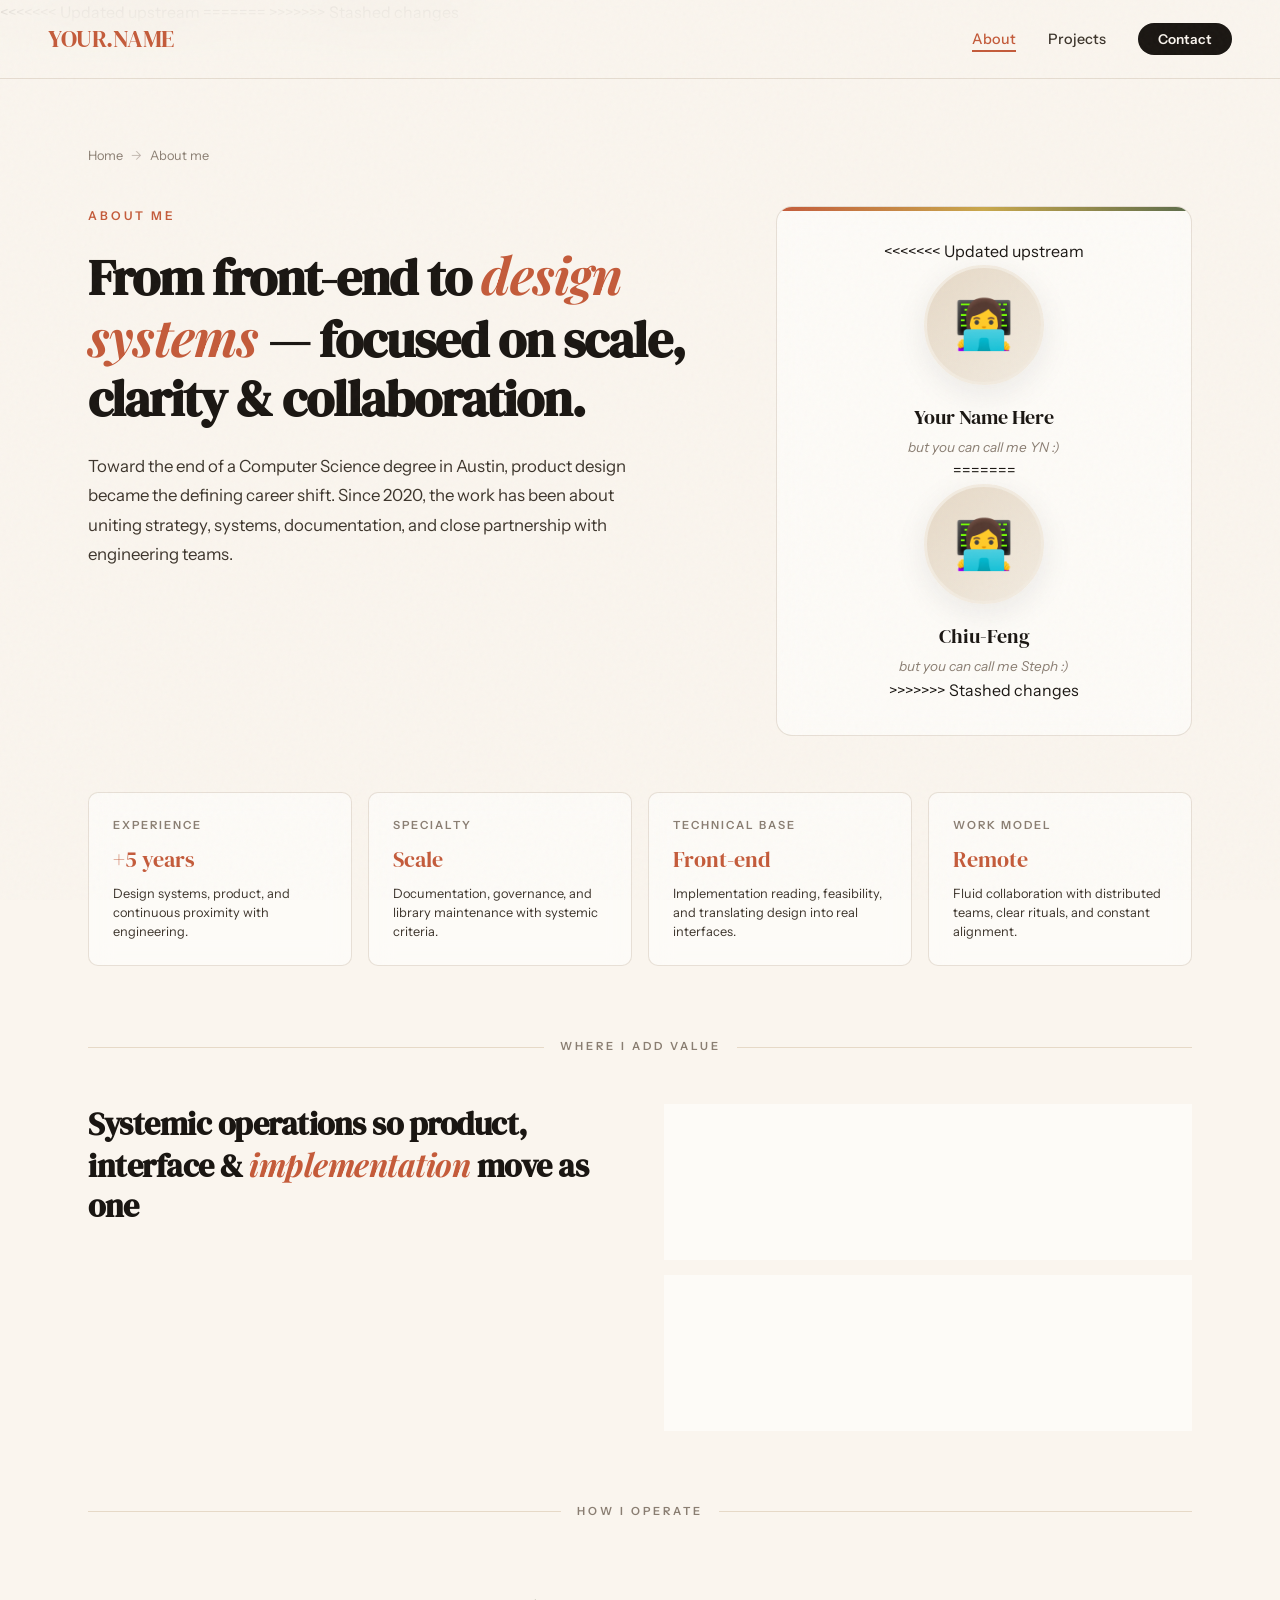
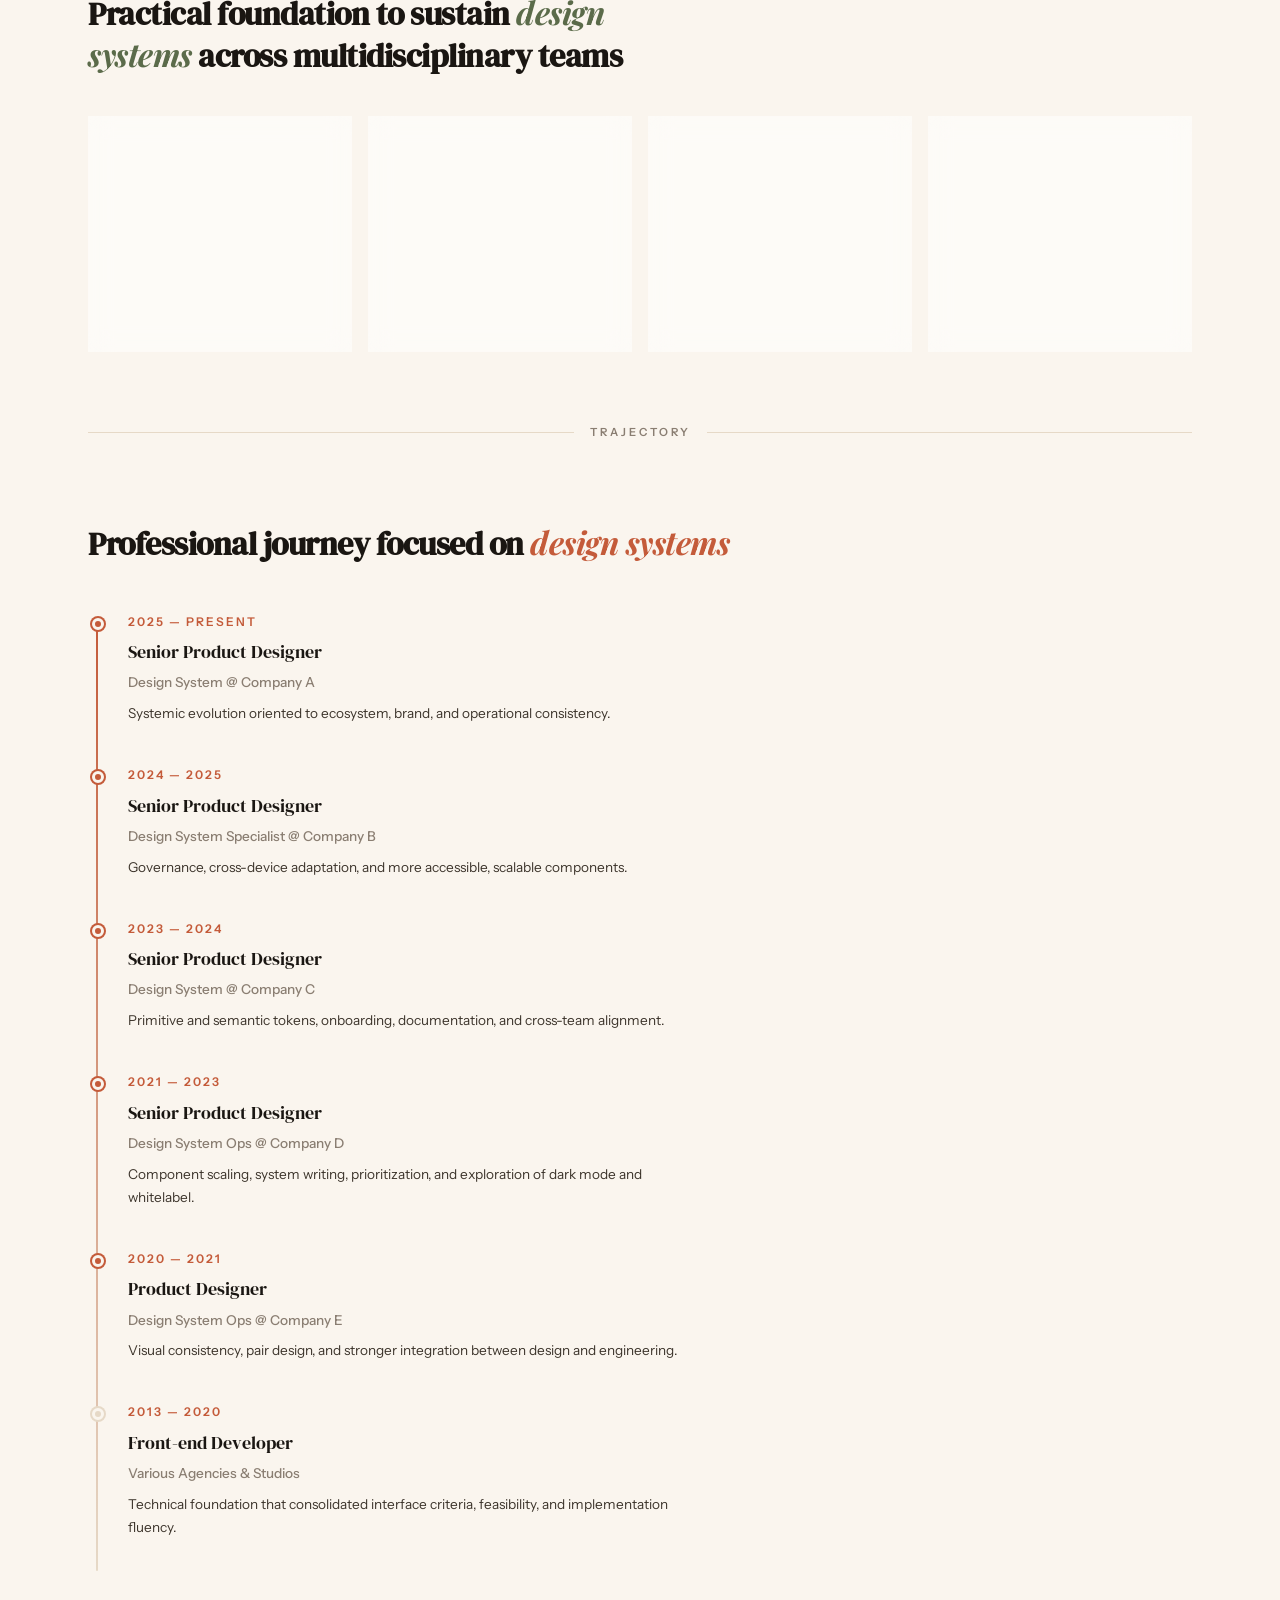
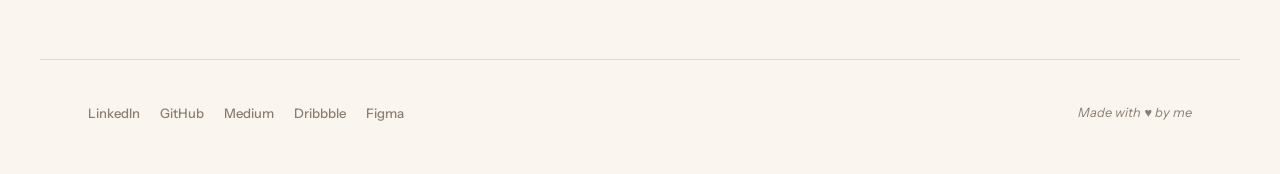
==== index.html @ a11fddb6 "Updated to use Chiu-Feng" ====
<!DOCTYPE html>
<html lang="en">
<head>
<<<<<<< Updated upstream
<meta charset="UTF-8">
<meta name="viewport" content="width=device-width, initial-scale=1.0">
<title>About | Portfolio</title>
<link href="https://fonts.googleapis.com/css2?family=DM+Serif+Display:ital@0;1&family=Instrument+Sans:wght@400;500;600;700&family=Playfair+Display:ital,wght@0,400;0,700;1,400&display=swap" rel="stylesheet">
<style>
  :root {
    --cream: #FAF5EE;
    --warm-white: #F2EBE0;
    --sand: #E6D9C7;
    --terracotta: #C45B3A;
    --terracotta-light: #D97B5D;
    --ink: #1A1612;
    --ink-soft: #3D352C;
    --warm-gray: #8A7E72;
    --olive: #5B6B4A;
    --olive-light: #7A8E66;
    --accent-gold: #C9A84C;
    --card-bg: rgba(255,255,255,0.55);
    --card-border: rgba(198,183,164,0.4);
    --radius: 16px;
    --radius-sm: 10px;
  }

  * { margin: 0; padding: 0; box-sizing: border-box; }

  body {
    font-family: 'Instrument Sans', sans-serif;
    background: var(--cream);
    color: var(--ink);
    overflow-x: hidden;
    line-height: 1.6;
  }

  /* --- NOISE OVERLAY --- */
  body::before {
    content: '';
    position: fixed;
    inset: 0;
    opacity: 0.03;
    background-image: url("data:image/svg+xml,%3Csvg viewBox='0 0 256 256' xmlns='http://www.w3.org/2000/svg'%3E%3Cfilter id='noise'%3E%3CfeTurbulence type='fractalNoise' baseFrequency='0.9' numOctaves='4' stitchTiles='stitch'/%3E%3C/filter%3E%3Crect width='100%25' height='100%25' filter='url(%23noise)'/%3E%3C/svg%3E");
    pointer-events: none;
    z-index: 9999;
  }

  /* --- NAV --- */
  nav {
    position: fixed;
    top: 0; left: 0; right: 0;
    z-index: 100;
    padding: 20px 48px;
    display: flex;
    align-items: center;
    justify-content: space-between;
    backdrop-filter: blur(20px);
    background: rgba(250,245,238,0.85);
    border-bottom: 1px solid var(--card-border);
    transition: all 0.3s ease;
  }

  .logo {
    font-family: 'DM Serif Display', serif;
    font-size: 1.5rem;
    color: var(--terracotta);
    text-decoration: none;
    letter-spacing: -0.5px;
  }

  .nav-links {
    display: flex;
    gap: 32px;
    list-style: none;
    align-items: center;
  }

  .nav-links a {
    text-decoration: none;
    color: var(--ink-soft);
    font-size: 0.9rem;
    font-weight: 500;
    position: relative;
    transition: color 0.3s;
  }

  .nav-links a::after {
    content: '';
    position: absolute;
    bottom: -4px; left: 0;
    width: 0; height: 2px;
    background: var(--terracotta);
    transition: width 0.3s ease;
  }

  .nav-links a:hover { color: var(--terracotta); }
  .nav-links a:hover::after { width: 100%; }
  .nav-links a.active { color: var(--terracotta); }
  .nav-links a.active::after { width: 100%; }

  .nav-cta {
    background: var(--ink);
    color: var(--cream) !important;
    padding: 8px 20px;
    border-radius: 100px;
    font-size: 0.85rem !important;
    font-weight: 600 !important;
    transition: all 0.3s !important;
  }
  .nav-cta::after { display: none !important; }
  .nav-cta:hover { background: var(--terracotta) !important; color: var(--cream) !important; transform: translateY(-1px); }

  /* --- BREADCRUMB --- */
  .breadcrumb {
    padding: 120px 48px 0;
    max-width: 1200px;
    margin: 0 auto;
    font-size: 0.8rem;
    color: var(--warm-gray);
    display: flex;
    gap: 8px;
    align-items: center;
    animation: fadeUp 0.6s ease both;
  }
  .breadcrumb span { opacity: 0.5; }

  /* --- HERO --- */
  .hero {
    max-width: 1200px;
    margin: 0 auto;
    padding: 40px 48px 0;
    display: grid;
    grid-template-columns: 1.2fr 0.8fr;
    gap: 64px;
    align-items: start;
  }

  .hero-label {
    font-size: 0.75rem;
    text-transform: uppercase;
    letter-spacing: 3px;
    color: var(--terracotta);
    font-weight: 600;
    margin-bottom: 20px;
    animation: fadeUp 0.6s ease 0.1s both;
  }

  .hero h1 {
    font-family: 'DM Serif Display', serif;
    font-size: clamp(2.2rem, 4vw, 3.4rem);
    line-height: 1.15;
    color: var(--ink);
    letter-spacing: -1px;
    margin-bottom: 24px;
    animation: fadeUp 0.7s ease 0.2s both;
  }

  .hero h1 em {
    font-family: 'Playfair Display', serif;
    font-style: italic;
    color: var(--terracotta);
  }

  .hero-text {
    font-size: 1.05rem;
    color: var(--ink-soft);
    line-height: 1.75;
    max-width: 540px;
    animation: fadeUp 0.7s ease 0.3s both;
  }

  /* --- AVATAR CARD --- */
  .avatar-card {
    background: var(--card-bg);
    backdrop-filter: blur(12px);
    border: 1px solid var(--card-border);
    border-radius: var(--radius);
    padding: 32px;
    text-align: center;
    animation: fadeUp 0.8s ease 0.35s both;
    position: relative;
    overflow: hidden;
  }

  .avatar-card::before {
    content: '';
    position: absolute;
    top: 0; left: 0; right: 0;
    height: 4px;
    background: linear-gradient(90deg, var(--terracotta), var(--accent-gold), var(--olive));
  }

  .avatar-img {
    width: 120px;
    height: 120px;
    border-radius: 50%;
    background: linear-gradient(135deg, var(--sand), var(--warm-white));
    margin: 0 auto 16px;
    display: flex;
    align-items: center;
    justify-content: center;
    font-size: 3rem;
    border: 3px solid var(--warm-white);
    box-shadow: 0 8px 32px rgba(26,22,18,0.08);
  }

  .avatar-name {
    font-family: 'DM Serif Display', serif;
    font-size: 1.25rem;
    margin-bottom: 4px;
  }

  .avatar-sub {
    font-size: 0.85rem;
    color: var(--warm-gray);
    font-style: italic;
  }

  /* --- STAT PILLS --- */
  .stats {
    max-width: 1200px;
    margin: 56px auto 0;
    padding: 0 48px;
    display: grid;
    grid-template-columns: repeat(4, 1fr);
    gap: 16px;
  }

  .stat {
    background: var(--card-bg);
    backdrop-filter: blur(12px);
    border: 1px solid var(--card-border);
    border-radius: var(--radius-sm);
    padding: 24px;
    transition: all 0.35s ease;
    animation: fadeUp 0.7s ease both;
  }

  .stat:nth-child(1) { animation-delay: 0.4s; }
  .stat:nth-child(2) { animation-delay: 0.5s; }
  .stat:nth-child(3) { animation-delay: 0.6s; }
  .stat:nth-child(4) { animation-delay: 0.7s; }

  .stat:hover {
    transform: translateY(-4px);
    box-shadow: 0 12px 40px rgba(26,22,18,0.08);
    border-color: var(--terracotta-light);
  }

  .stat-label {
    font-size: 0.7rem;
    text-transform: uppercase;
    letter-spacing: 2px;
    color: var(--warm-gray);
    font-weight: 600;
    margin-bottom: 8px;
  }

  .stat-value {
    font-family: 'DM Serif Display', serif;
    font-size: 1.35rem;
    color: var(--terracotta);
    margin-bottom: 6px;
  }

  .stat-desc {
    font-size: 0.8rem;
    color: var(--ink-soft);
    line-height: 1.5;
  }

  /* --- SECTION DIVIDER --- */
  .section-divider {
    max-width: 1200px;
    margin: 72px auto 0;
    padding: 0 48px;
    display: flex;
    align-items: center;
    gap: 16px;
    animation: fadeUp 0.6s ease both;
  }

  .section-divider::before,
  .section-divider::after {
    content: '';
    flex: 1;
    height: 1px;
    background: var(--sand);
  }

  .section-divider span {
    font-size: 0.7rem;
    text-transform: uppercase;
    letter-spacing: 3px;
    color: var(--warm-gray);
    font-weight: 600;
    white-space: nowrap;
  }

  /* --- VALUE SECTION --- */
  .value-section {
    max-width: 1200px;
    margin: 48px auto 0;
    padding: 0 48px;
    display: grid;
    grid-template-columns: 1fr 1fr;
    gap: 48px;
    animation: fadeUp 0.7s ease both;
  }

  .value-section h2 {
    font-family: 'DM Serif Display', serif;
    font-size: clamp(1.6rem, 2.5vw, 2.2rem);
    line-height: 1.25;
    letter-spacing: -0.5px;
  }

  .value-section h2 em {
    font-family: 'Playfair Display', serif;
    font-style: italic;
    color: var(--terracotta);
  }

  .value-card {
    background: var(--card-bg);
    backdrop-filter: blur(12px);
    border: 1px solid var(--card-border);
    border-radius: var(--radius);
    padding: 32px;
  }

  .value-card h3 {
    font-family: 'DM Serif Display', serif;
    font-size: 1.1rem;
    margin-bottom: 12px;
    color: var(--ink);
  }

  .value-card p {
    font-size: 0.9rem;
    color: var(--ink-soft);
    line-height: 1.7;
  }

  .value-pair {
    display: flex;
    flex-direction: column;
    gap: 16px;
  }

  /* --- HOW I WORK --- */
  .how-section {
    max-width: 1200px;
    margin: 72px auto 0;
    padding: 0 48px;
  }

  .how-section > h2 {
    font-family: 'DM Serif Display', serif;
    font-size: clamp(1.6rem, 2.5vw, 2.2rem);
    line-height: 1.25;
    letter-spacing: -0.5px;
    max-width: 600px;
    margin-bottom: 40px;
    animation: fadeUp 0.6s ease both;
  }

  .how-section > h2 em {
    font-family: 'Playfair Display', serif;
    font-style: italic;
    color: var(--olive);
  }

  .how-grid {
    display: grid;
    grid-template-columns: repeat(4, 1fr);
    gap: 16px;
  }

  .how-card {
    background: var(--card-bg);
    backdrop-filter: blur(12px);
    border: 1px solid var(--card-border);
    border-radius: var(--radius-sm);
    padding: 28px 24px;
    transition: all 0.35s ease;
    animation: fadeUp 0.7s ease both;
    position: relative;
    overflow: hidden;
  }

  .how-card:nth-child(1) { animation-delay: 0.1s; }
  .how-card:nth-child(2) { animation-delay: 0.2s; }
  .how-card:nth-child(3) { animation-delay: 0.3s; }
  .how-card:nth-child(4) { animation-delay: 0.4s; }

  .how-card:hover {
    transform: translateY(-4px);
    box-shadow: 0 12px 40px rgba(26,22,18,0.08);
  }

  .how-card-icon {
    width: 40px;
    height: 40px;
    border-radius: 10px;
    display: flex;
    align-items: center;
    justify-content: center;
    margin-bottom: 16px;
    font-size: 1.2rem;
  }

  .how-card:nth-child(1) .how-card-icon { background: rgba(196,91,58,0.12); }
  .how-card:nth-child(2) .how-card-icon { background: rgba(201,168,76,0.15); }
  .how-card:nth-child(3) .how-card-icon { background: rgba(91,107,74,0.15); }
  .how-card:nth-child(4) .how-card-icon { background: rgba(138,126,114,0.15); }

  .how-card h3 {
    font-family: 'DM Serif Display', serif;
    font-size: 1.05rem;
    margin-bottom: 8px;
  }

  .how-card p {
    font-size: 0.82rem;
    color: var(--ink-soft);
    line-height: 1.65;
  }

  /* --- TIMELINE --- */
  .timeline-section {
    max-width: 1200px;
    margin: 80px auto 0;
    padding: 0 48px;
  }

  .timeline-section > h2 {
    font-family: 'DM Serif Display', serif;
    font-size: clamp(1.6rem, 2.5vw, 2.2rem);
    line-height: 1.25;
    letter-spacing: -0.5px;
    margin-bottom: 48px;
    animation: fadeUp 0.6s ease both;
  }

  .timeline-section > h2 em {
    font-family: 'Playfair Display', serif;
    font-style: italic;
    color: var(--terracotta);
  }

  .timeline {
    position: relative;
    padding-left: 40px;
  }

  .timeline::before {
    content: '';
    position: absolute;
    left: 8px; top: 8px; bottom: 8px;
    width: 2px;
    background: linear-gradient(to bottom, var(--terracotta), var(--sand));
    border-radius: 2px;
  }

  .timeline-item {
    position: relative;
    padding-bottom: 40px;
    animation: fadeUp 0.6s ease both;
  }

  .timeline-item:nth-child(1) { animation-delay: 0.1s; }
  .timeline-item:nth-child(2) { animation-delay: 0.2s; }
  .timeline-item:nth-child(3) { animation-delay: 0.3s; }
  .timeline-item:nth-child(4) { animation-delay: 0.4s; }
  .timeline-item:nth-child(5) { animation-delay: 0.5s; }
  .timeline-item:nth-child(6) { animation-delay: 0.6s; }

  .timeline-dot {
    position: absolute;
    left: -36px; top: 6px;
    width: 12px; height: 12px;
    border-radius: 50%;
    background: var(--terracotta);
    border: 3px solid var(--cream);
    box-shadow: 0 0 0 2px var(--terracotta);
  }

  .timeline-item:last-child .timeline-dot {
    background: var(--sand);
    box-shadow: 0 0 0 2px var(--sand);
  }

  .timeline-date {
    font-size: 0.75rem;
    font-weight: 600;
    text-transform: uppercase;
    letter-spacing: 2px;
    color: var(--terracotta);
    margin-bottom: 6px;
  }

  .timeline-role {
    font-family: 'DM Serif Display', serif;
    font-size: 1.15rem;
    margin-bottom: 6px;
  }

  .timeline-company {
    font-size: 0.85rem;
    color: var(--warm-gray);
    font-weight: 500;
    margin-bottom: 8px;
  }

  .timeline-desc {
    font-size: 0.85rem;
    color: var(--ink-soft);
    line-height: 1.7;
    max-width: 560px;
  }

  /* --- FOOTER --- */
  footer {
    max-width: 1200px;
    margin: 80px auto 0;
    padding: 40px 48px 48px;
    border-top: 1px solid var(--sand);
    display: flex;
    justify-content: space-between;
    align-items: center;
    animation: fadeUp 0.6s ease both;
  }

  .social-links {
    display: flex;
    gap: 20px;
    list-style: none;
  }

  .social-links a {
    text-decoration: none;
    font-size: 0.82rem;
    color: var(--warm-gray);
    font-weight: 500;
    transition: color 0.3s;
    position: relative;
  }

  .social-links a:hover { color: var(--terracotta); }

  .footer-note {
    font-size: 0.8rem;
    color: var(--warm-gray);
    font-style: italic;
  }

  /* --- ANIMATIONS --- */
  @keyframes fadeUp {
    from { opacity: 0; transform: translateY(24px); }
    to { opacity: 1; transform: translateY(0); }
  }

  /* --- RESPONSIVE --- */
  @media (max-width: 900px) {
    nav { padding: 16px 24px; }
    .breadcrumb, .hero, .stats, .value-section, .how-section, .timeline-section, footer { padding-left: 24px; padding-right: 24px; }
    .hero { grid-template-columns: 1fr; gap: 32px; }
    .stats { grid-template-columns: 1fr 1fr; }
    .how-grid { grid-template-columns: 1fr 1fr; }
    .value-section { grid-template-columns: 1fr; gap: 32px; }
    footer { flex-direction: column; gap: 16px; text-align: center; }
  }

  @media (max-width: 600px) {
    nav { padding: 14px 16px; }
    .nav-links { gap: 16px; }
    .nav-links a { font-size: 0.8rem; }
    .breadcrumb, .hero, .stats, .value-section, .how-section, .timeline-section, footer { padding-left: 16px; padding-right: 16px; }
    .stats { grid-template-columns: 1fr; }
    .how-grid { grid-template-columns: 1fr; }
    .hero h1 { font-size: 1.8rem; }
  }
</style>
=======
  <meta charset="UTF-8">
  <meta name="viewport" content="width=device-width, initial-scale=1.0">
  <title>About | Chiu-Feng</title>
  <link rel="stylesheet" href="css/style.css">
>>>>>>> Stashed changes
</head>
<body>

<!-- NAV -->
<nav>
  <a href="#" class="logo">YOUR.NAME</a>
  <ul class="nav-links">
    <li><a href="#" class="active">About</a></li>
    <li><a href="#">Projects</a></li>
    <li><a href="#" class="nav-cta">Contact</a></li>
  </ul>
</nav>

<!-- BREADCRUMB -->
<div class="breadcrumb">
  Home <span>→</span> About me
</div>

<!-- HERO -->
<section class="hero">
  <div>
    <div class="hero-label">About me</div>
    <h1>From front-end to <em>design systems</em> — focused on scale, clarity &amp; collaboration.</h1>
    <p class="hero-text">
      Toward the end of a Computer Science degree in Austin, product design became the defining career shift. Since 2020, the work has been about uniting strategy, systems, documentation, and close partnership with engineering teams.
    </p>
  </div>
  <div class="avatar-card">
<<<<<<< Updated upstream
    <div class="avatar-img">👩‍💻</div>
    <div class="avatar-name">Your Name Here</div>
    <div class="avatar-sub">but you can call me YN :)</div>
=======
    <div class="avatar-img">&#x1F469;&#x200D;&#x1F4BB;</div>
    <div class="avatar-name">Chiu-Feng</div>
    <div class="avatar-sub">but you can call me Steph :)</div>
>>>>>>> Stashed changes
  </div>
</section>

<!-- STATS -->
<div class="stats">
  <div class="stat">
    <div class="stat-label">Experience</div>
    <div class="stat-value">+5 years</div>
    <div class="stat-desc">Design systems, product, and continuous proximity with engineering.</div>
  </div>
  <div class="stat">
    <div class="stat-label">Specialty</div>
    <div class="stat-value">Scale</div>
    <div class="stat-desc">Documentation, governance, and library maintenance with systemic criteria.</div>
  </div>
  <div class="stat">
    <div class="stat-label">Technical base</div>
    <div class="stat-value">Front-end</div>
    <div class="stat-desc">Implementation reading, feasibility, and translating design into real interfaces.</div>
  </div>
  <div class="stat">
    <div class="stat-label">Work model</div>
    <div class="stat-value">Remote</div>
    <div class="stat-desc">Fluid collaboration with distributed teams, clear rituals, and constant alignment.</div>
  </div>
</div>

<!-- WHERE I ADD VALUE -->
<div class="section-divider"><span>Where I add value</span></div>

<section class="value-section">
  <div>
    <h2>Systemic operations so product, interface &amp; <em>implementation</em> move as one</h2>
  </div>
  <div class="value-pair">
    <div class="value-card">
      <h3>Where I generate most value</h3>
      <p>Documentation, tokens, library maintenance, governance, and translating design criteria into real implementation.</p>
    </div>
    <div class="value-card">
      <h3>How I work</h3>
      <p>With cross-team proximity, coherent technical advocacy, and just enough organization to scale without losing quality.</p>
    </div>
  </div>
</section>

<!-- HOW I OPERATE -->
<div class="section-divider"><span>How I operate</span></div>

<section class="how-section">
  <h2>Practical foundation to sustain <em>design systems</em> across multidisciplinary teams</h2>
  <div class="how-grid">
    <div class="how-card">
      <div class="how-card-icon">⚙️</div>
      <h3>Governance</h3>
      <p>Creating structure so the system keeps growing without becoming operational noise.</p>
    </div>
    <div class="how-card">
      <div class="how-card-icon">📝</div>
      <h3>Documentation</h3>
      <p>Providing context on usage, decisions, and maintenance — without turning the system into bureaucracy.</p>
    </div>
    <div class="how-card">
      <div class="how-card-icon">🎨</div>
      <h3>Tokens &amp; Libraries</h3>
      <p>Organizing visual and technical foundations to scale implementation with consistency.</p>
    </div>
    <div class="how-card">
      <div class="how-card-icon">🤝</div>
      <h3>Engineering Partnership</h3>
      <p>Connecting stakeholders, design, and development into the same conversation.</p>
    </div>
  </div>
</section>

<!-- TIMELINE -->
<div class="section-divider"><span>Trajectory</span></div>

<section class="timeline-section">
  <h2>Professional journey focused on <em>design systems</em></h2>
  <div class="timeline">
    <div class="timeline-item">
      <div class="timeline-dot"></div>
      <div class="timeline-date">2025 — Present</div>
      <div class="timeline-role">Senior Product Designer</div>
      <div class="timeline-company">Design System @ Company A</div>
      <div class="timeline-desc">Systemic evolution oriented to ecosystem, brand, and operational consistency.</div>
    </div>
    <div class="timeline-item">
      <div class="timeline-dot"></div>
      <div class="timeline-date">2024 — 2025</div>
      <div class="timeline-role">Senior Product Designer</div>
      <div class="timeline-company">Design System Specialist @ Company B</div>
      <div class="timeline-desc">Governance, cross-device adaptation, and more accessible, scalable components.</div>
    </div>
    <div class="timeline-item">
      <div class="timeline-dot"></div>
      <div class="timeline-date">2023 — 2024</div>
      <div class="timeline-role">Senior Product Designer</div>
      <div class="timeline-company">Design System @ Company C</div>
      <div class="timeline-desc">Primitive and semantic tokens, onboarding, documentation, and cross-team alignment.</div>
    </div>
    <div class="timeline-item">
      <div class="timeline-dot"></div>
      <div class="timeline-date">2021 — 2023</div>
      <div class="timeline-role">Senior Product Designer</div>
      <div class="timeline-company">Design System Ops @ Company D</div>
      <div class="timeline-desc">Component scaling, system writing, prioritization, and exploration of dark mode and whitelabel.</div>
    </div>
    <div class="timeline-item">
      <div class="timeline-dot"></div>
      <div class="timeline-date">2020 — 2021</div>
      <div class="timeline-role">Product Designer</div>
      <div class="timeline-company">Design System Ops @ Company E</div>
      <div class="timeline-desc">Visual consistency, pair design, and stronger integration between design and engineering.</div>
    </div>
    <div class="timeline-item">
      <div class="timeline-dot"></div>
      <div class="timeline-date">2013 — 2020</div>
      <div class="timeline-role">Front-end Developer</div>
      <div class="timeline-company">Various Agencies & Studios</div>
      <div class="timeline-desc">Technical foundation that consolidated interface criteria, feasibility, and implementation fluency.</div>
    </div>
  </div>
</section>

<!-- FOOTER -->
<footer>
  <ul class="social-links">
    <li><a href="#">LinkedIn</a></li>
    <li><a href="#">GitHub</a></li>
    <li><a href="#">Medium</a></li>
    <li><a href="#">Dribbble</a></li>
    <li><a href="#">Figma</a></li>
  </ul>
  <div class="footer-note">Made with ♥ by me</div>
</footer>

</body>
</html>
---- css/style.css ----
/* ============================================
   SHARED STYLES — edit once, applies everywhere
   ============================================ */

@import url('https://fonts.googleapis.com/css2?family=DM+Serif+Display:ital@0;1&family=Instrument+Sans:wght@400;500;600;700&family=Playfair+Display:ital,wght@0,400;0,700;1,400&display=swap');

:root {
  --cream: #FAF5EE;
  --warm-white: #F2EBE0;
  --sand: #E6D9C7;
  --terracotta: #C45B3A;
  --terracotta-light: #D97B5D;
  --ink: #1A1612;
  --ink-soft: #3D352C;
  --warm-gray: #8A7E72;
  --olive: #5B6B4A;
  --olive-light: #7A8E66;
  --accent-gold: #C9A84C;
  --card-bg: rgba(255,255,255,0.55);
  --card-border: rgba(198,183,164,0.4);
  --radius: 16px;
  --radius-sm: 10px;
}

* { margin: 0; padding: 0; box-sizing: border-box; }

body {
  font-family: 'Instrument Sans', sans-serif;
  background: var(--cream);
  color: var(--ink);
  overflow-x: hidden;
  line-height: 1.6;
}

/* --- NOISE OVERLAY --- */
body::before {
  content: '';
  position: fixed;
  inset: 0;
  opacity: 0.03;
  background-image: url("data:image/svg+xml,%3Csvg viewBox='0 0 256 256' xmlns='http://www.w3.org/2000/svg'%3E%3Cfilter id='noise'%3E%3CfeTurbulence type='fractalNoise' baseFrequency='0.9' numOctaves='4' stitchTiles='stitch'/%3E%3C/filter%3E%3Crect width='100%25' height='100%25' filter='url(%23noise)'/%3E%3C/svg%3E");
  pointer-events: none;
  z-index: 9999;
}

/* ============================================
   NAVIGATION
   ============================================ */
nav {
  position: fixed;
  top: 0; left: 0; right: 0;
  z-index: 100;
  padding: 20px 48px;
  display: flex;
  align-items: center;
  justify-content: space-between;
  backdrop-filter: blur(20px);
  background: rgba(250,245,238,0.85);
  border-bottom: 1px solid var(--card-border);
  transition: all 0.3s ease;
}

.logo {
  font-family: 'DM Serif Display', serif;
  font-size: 1.5rem;
  color: var(--terracotta);
  text-decoration: none;
  letter-spacing: -0.5px;
}

.nav-links {
  display: flex;
  gap: 32px;
  list-style: none;
  align-items: center;
}

.nav-links a {
  text-decoration: none;
  color: var(--ink-soft);
  font-size: 0.9rem;
  font-weight: 500;
  position: relative;
  transition: color 0.3s;
}

.nav-links a::after {
  content: '';
  position: absolute;
  bottom: -4px; left: 0;
  width: 0; height: 2px;
  background: var(--terracotta);
  transition: width 0.3s ease;
}

.nav-links a:hover { color: var(--terracotta); }
.nav-links a:hover::after { width: 100%; }
.nav-links a.active { color: var(--terracotta); }
.nav-links a.active::after { width: 100%; }

/* Dropdown */
.nav-dropdown {
  position: relative;
}

.nav-dropdown > a::before {
  content: '▾';
  font-size: 0.6em;
  margin-left: 5px;
  vertical-align: 1px;
}

.dropdown-menu {
  position: absolute;
  top: calc(100% + 12px);
  left: 50%;
  transform: translateX(-50%);
  background: rgba(250,245,238,0.95);
  backdrop-filter: blur(20px);
  border: 1px solid var(--card-border);
  border-radius: var(--radius-sm);
  padding: 8px 0;
  min-width: 180px;
  opacity: 0;
  visibility: hidden;
  transition: all 0.25s ease;
  box-shadow: 0 12px 40px rgba(26,22,18,0.1);
  list-style: none;
}

.nav-dropdown:hover .dropdown-menu {
  opacity: 1;
  visibility: visible;
  transform: translateX(-50%) translateY(0);
}

.dropdown-menu li a {
  display: block;
  padding: 10px 20px;
  font-size: 0.85rem;
  color: var(--ink-soft);
  white-space: nowrap;
}

.dropdown-menu li a::after { display: none; }

.dropdown-menu li a:hover {
  background: rgba(196,91,58,0.06);
  color: var(--terracotta);
}

.nav-cta {
  background: var(--ink);
  color: var(--cream) !important;
  padding: 8px 20px;
  border-radius: 100px;
  font-size: 0.85rem !important;
  font-weight: 600 !important;
  transition: all 0.3s !important;
}
.nav-cta::after { display: none !important; }
.nav-cta:hover {
  background: var(--terracotta) !important;
  color: var(--cream) !important;
  transform: translateY(-1px);
}

/* ============================================
   BREADCRUMB
   ============================================ */
.breadcrumb {
  padding: 120px 48px 0;
  max-width: 1200px;
  margin: 0 auto;
  font-size: 0.8rem;
  color: var(--warm-gray);
  display: flex;
  gap: 8px;
  align-items: center;
  animation: fadeUp 0.6s ease both;
}

.breadcrumb a {
  color: var(--warm-gray);
  text-decoration: none;
  transition: color 0.3s;
}

.breadcrumb a:hover { color: var(--terracotta); }
.breadcrumb span { opacity: 0.5; }

/* ============================================
   PAGE HERO (reusable across pages)
   ============================================ */
.page-hero {
  max-width: 1200px;
  margin: 0 auto;
  padding: 40px 48px 0;
  animation: fadeUp 0.7s ease 0.2s both;
}

.page-hero-label {
  font-size: 0.75rem;
  text-transform: uppercase;
  letter-spacing: 3px;
  color: var(--terracotta);
  font-weight: 600;
  margin-bottom: 20px;
  animation: fadeUp 0.6s ease 0.1s both;
}

.page-hero h1 {
  font-family: 'DM Serif Display', serif;
  font-size: clamp(2.2rem, 4vw, 3.4rem);
  line-height: 1.15;
  color: var(--ink);
  letter-spacing: -1px;
  margin-bottom: 24px;
  max-width: 800px;
}

.page-hero h1 em {
  font-family: 'Playfair Display', serif;
  font-style: italic;
  color: var(--terracotta);
}

.page-hero-text {
  font-size: 1.05rem;
  color: var(--ink-soft);
  line-height: 1.75;
  max-width: 600px;
}

/* ============================================
   ABOUT PAGE — SPLIT HERO
   ============================================ */
.hero-split {
  max-width: 1200px;
  margin: 0 auto;
  padding: 40px 48px 0;
  display: grid;
  grid-template-columns: 1.2fr 0.8fr;
  gap: 64px;
  align-items: start;
}

.hero-label {
  font-size: 0.75rem;
  text-transform: uppercase;
  letter-spacing: 3px;
  color: var(--terracotta);
  font-weight: 600;
  margin-bottom: 20px;
  animation: fadeUp 0.6s ease 0.1s both;
}

.hero-split h1 {
  font-family: 'DM Serif Display', serif;
  font-size: clamp(2.2rem, 4vw, 3.4rem);
  line-height: 1.15;
  color: var(--ink);
  letter-spacing: -1px;
  margin-bottom: 24px;
  animation: fadeUp 0.7s ease 0.2s both;
}

.hero-split h1 em {
  font-family: 'Playfair Display', serif;
  font-style: italic;
  color: var(--terracotta);
}

.hero-text {
  font-size: 1.05rem;
  color: var(--ink-soft);
  line-height: 1.75;
  max-width: 540px;
  animation: fadeUp 0.7s ease 0.3s both;
}

/* --- AVATAR CARD --- */
.avatar-card {
  background: var(--card-bg);
  backdrop-filter: blur(12px);
  border: 1px solid var(--card-border);
  border-radius: var(--radius);
  padding: 32px;
  text-align: center;
  animation: fadeUp 0.8s ease 0.35s both;
  position: relative;
  overflow: hidden;
}

.avatar-card::before {
  content: '';
  position: absolute;
  top: 0; left: 0; right: 0;
  height: 4px;
  background: linear-gradient(90deg, var(--terracotta), var(--accent-gold), var(--olive));
}

.avatar-img {
  width: 120px;
  height: 120px;
  border-radius: 50%;
  background: linear-gradient(135deg, var(--sand), var(--warm-white));
  margin: 0 auto 16px;
  display: flex;
  align-items: center;
  justify-content: center;
  font-size: 3rem;
  border: 3px solid var(--warm-white);
  box-shadow: 0 8px 32px rgba(26,22,18,0.08);
}

.avatar-name {
  font-family: 'DM Serif Display', serif;
  font-size: 1.25rem;
  margin-bottom: 4px;
}

.avatar-sub {
  font-size: 0.85rem;
  color: var(--warm-gray);
  font-style: italic;
}

/* ============================================
   STAT PILLS
   ============================================ */
.stats {
  max-width: 1200px;
  margin: 56px auto 0;
  padding: 0 48px;
  display: grid;
  grid-template-columns: repeat(4, 1fr);
  gap: 16px;
}

.stat {
  background: var(--card-bg);
  backdrop-filter: blur(12px);
  border: 1px solid var(--card-border);
  border-radius: var(--radius-sm);
  padding: 24px;
  transition: all 0.35s ease;
  animation: fadeUp 0.7s ease both;
}

.stat:nth-child(1) { animation-delay: 0.4s; }
.stat:nth-child(2) { animation-delay: 0.5s; }
.stat:nth-child(3) { animation-delay: 0.6s; }
.stat:nth-child(4) { animation-delay: 0.7s; }

.stat:hover {
  transform: translateY(-4px);
  box-shadow: 0 12px 40px rgba(26,22,18,0.08);
  border-color: var(--terracotta-light);
}

.stat-label {
  font-size: 0.7rem;
  text-transform: uppercase;
  letter-spacing: 2px;
  color: var(--warm-gray);
  font-weight: 600;
  margin-bottom: 8px;
}

.stat-value {
  font-family: 'DM Serif Display', serif;
  font-size: 1.35rem;
  color: var(--terracotta);
  margin-bottom: 6px;
}

.stat-desc {
  font-size: 0.8rem;
  color: var(--ink-soft);
  line-height: 1.5;
}

/* ============================================
   SECTION DIVIDER
   ============================================ */
.section-divider {
  max-width: 1200px;
  margin: 72px auto 0;
  padding: 0 48px;
  display: flex;
  align-items: center;
  gap: 16px;
  animation: fadeUp 0.6s ease both;
}

.section-divider::before,
.section-divider::after {
  content: '';
  flex: 1;
  height: 1px;
  background: var(--sand);
}

.section-divider span {
  font-size: 0.7rem;
  text-transform: uppercase;
  letter-spacing: 3px;
  color: var(--warm-gray);
  font-weight: 600;
  white-space: nowrap;
}

/* ============================================
   VALUE SECTION
   ============================================ */
.value-section {
  max-width: 1200px;
  margin: 48px auto 0;
  padding: 0 48px;
  display: grid;
  grid-template-columns: 1fr 1fr;
  gap: 48px;
  animation: fadeUp 0.7s ease both;
}

.value-section h2 {
  font-family: 'DM Serif Display', serif;
  font-size: clamp(1.6rem, 2.5vw, 2.2rem);
  line-height: 1.25;
  letter-spacing: -0.5px;
}

.value-section h2 em {
  font-family: 'Playfair Display', serif;
  font-style: italic;
  color: var(--terracotta);
}

.value-card {
  background: var(--card-bg);
  backdrop-filter: blur(12px);
  border: 1px solid var(--card-border);
  border-radius: var(--radius);
  padding: 32px;
}

.value-card h3 {
  font-family: 'DM Serif Display', serif;
  font-size: 1.1rem;
  margin-bottom: 12px;
  color: var(--ink);
}

.value-card p {
  font-size: 0.9rem;
  color: var(--ink-soft);
  line-height: 1.7;
}

.value-pair {
  display: flex;
  flex-direction: column;
  gap: 16px;
}

/* ============================================
   HOW I WORK CARDS
   ============================================ */
.how-section {
  max-width: 1200px;
  margin: 72px auto 0;
  padding: 0 48px;
}

.how-section > h2 {
  font-family: 'DM Serif Display', serif;
  font-size: clamp(1.6rem, 2.5vw, 2.2rem);
  line-height: 1.25;
  letter-spacing: -0.5px;
  max-width: 600px;
  margin-bottom: 40px;
  animation: fadeUp 0.6s ease both;
}

.how-section > h2 em {
  font-family: 'Playfair Display', serif;
  font-style: italic;
  color: var(--olive);
}

.how-grid {
  display: grid;
  grid-template-columns: repeat(4, 1fr);
  gap: 16px;
}

.how-card {
  background: var(--card-bg);
  backdrop-filter: blur(12px);
  border: 1px solid var(--card-border);
  border-radius: var(--radius-sm);
  padding: 28px 24px;
  transition: all 0.35s ease;
  animation: fadeUp 0.7s ease both;
  position: relative;
  overflow: hidden;
}

.how-card:nth-child(1) { animation-delay: 0.1s; }
.how-card:nth-child(2) { animation-delay: 0.2s; }
.how-card:nth-child(3) { animation-delay: 0.3s; }
.how-card:nth-child(4) { animation-delay: 0.4s; }

.how-card:hover {
  transform: translateY(-4px);
  box-shadow: 0 12px 40px rgba(26,22,18,0.08);
}

.how-card-icon {
  width: 40px;
  height: 40px;
  border-radius: 10px;
  display: flex;
  align-items: center;
  justify-content: center;
  margin-bottom: 16px;
  font-size: 1.2rem;
}

.how-card:nth-child(1) .how-card-icon { background: rgba(196,91,58,0.12); }
.how-card:nth-child(2) .how-card-icon { background: rgba(201,168,76,0.15); }
.how-card:nth-child(3) .how-card-icon { background: rgba(91,107,74,0.15); }
.how-card:nth-child(4) .how-card-icon { background: rgba(138,126,114,0.15); }

.how-card h3 {
  font-family: 'DM Serif Display', serif;
  font-size: 1.05rem;
  margin-bottom: 8px;
}

.how-card p {
  font-size: 0.82rem;
  color: var(--ink-soft);
  line-height: 1.65;
}

/* ============================================
   TIMELINE
   ============================================ */
.timeline-section {
  max-width: 1200px;
  margin: 80px auto 0;
  padding: 0 48px;
}

.timeline-section > h2 {
  font-family: 'DM Serif Display', serif;
  font-size: clamp(1.6rem, 2.5vw, 2.2rem);
  line-height: 1.25;
  letter-spacing: -0.5px;
  margin-bottom: 48px;
  animation: fadeUp 0.6s ease both;
}

.timeline-section > h2 em {
  font-family: 'Playfair Display', serif;
  font-style: italic;
  color: var(--terracotta);
}

.timeline {
  position: relative;
  padding-left: 40px;
}

.timeline::before {
  content: '';
  position: absolute;
  left: 8px; top: 8px; bottom: 8px;
  width: 2px;
  background: linear-gradient(to bottom, var(--terracotta), var(--sand));
  border-radius: 2px;
}

.timeline-item {
  position: relative;
  padding-bottom: 40px;
  animation: fadeUp 0.6s ease both;
}

.timeline-dot {
  position: absolute;
  left: -36px; top: 6px;
  width: 12px; height: 12px;
  border-radius: 50%;
  background: var(--terracotta);
  border: 3px solid var(--cream);
  box-shadow: 0 0 0 2px var(--terracotta);
}

.timeline-item:last-child .timeline-dot {
  background: var(--sand);
  box-shadow: 0 0 0 2px var(--sand);
}

.timeline-date {
  font-size: 0.75rem;
  font-weight: 600;
  text-transform: uppercase;
  letter-spacing: 2px;
  color: var(--terracotta);
  margin-bottom: 6px;
}

.timeline-role {
  font-family: 'DM Serif Display', serif;
  font-size: 1.15rem;
  margin-bottom: 6px;
}

.timeline-company {
  font-size: 0.85rem;
  color: var(--warm-gray);
  font-weight: 500;
  margin-bottom: 8px;
}

.timeline-desc {
  font-size: 0.85rem;
  color: var(--ink-soft);
  line-height: 1.7;
  max-width: 560px;
}

/* ============================================
   PROJECT GRID (for Projects pages)
   ============================================ */
.project-grid {
  max-width: 1200px;
  margin: 48px auto 0;
  padding: 0 48px;
  display: grid;
  grid-template-columns: repeat(auto-fill, minmax(280px, 1fr));
  gap: 24px;
}

.project-card {
  background: var(--card-bg);
  backdrop-filter: blur(12px);
  border: 1px solid var(--card-border);
  border-radius: var(--radius);
  overflow: hidden;
  transition: all 0.35s ease;
  text-decoration: none;
  color: inherit;
  animation: fadeUp 0.7s ease both;
}

.project-card:hover {
  transform: translateY(-6px);
  box-shadow: 0 16px 48px rgba(26,22,18,0.1);
  border-color: var(--terracotta-light);
}

.project-card-thumb {
  width: 100%;
  aspect-ratio: 16/10;
  background: var(--sand);
  display: flex;
  align-items: center;
  justify-content: center;
  font-size: 2.5rem;
}

.project-card-body {
  padding: 24px;
}

.project-card-tag {
  font-size: 0.65rem;
  text-transform: uppercase;
  letter-spacing: 2px;
  color: var(--terracotta);
  font-weight: 600;
  margin-bottom: 8px;
}

.project-card-body h3 {
  font-family: 'DM Serif Display', serif;
  font-size: 1.1rem;
  margin-bottom: 8px;
}

.project-card-body p {
  font-size: 0.82rem;
  color: var(--ink-soft);
  line-height: 1.6;
}

/* ============================================
   CONTENT SECTION (for individual project pages)
   ============================================ */
.content-section {
  max-width: 800px;
  margin: 48px auto 0;
  padding: 0 48px;
  animation: fadeUp 0.7s ease both;
}

.content-section h2 {
  font-family: 'DM Serif Display', serif;
  font-size: 1.6rem;
  margin-bottom: 16px;
  letter-spacing: -0.5px;
}

.content-section p {
  font-size: 0.95rem;
  color: var(--ink-soft);
  line-height: 1.8;
  margin-bottom: 20px;
}

.content-section img {
  width: 100%;
  border-radius: var(--radius);
  margin: 24px 0;
}

/* ============================================
   FOOTER
   ============================================ */
footer {
  max-width: 1200px;
  margin: 80px auto 0;
  padding: 40px 48px 48px;
  border-top: 1px solid var(--sand);
  display: flex;
  justify-content: space-between;
  align-items: center;
  animation: fadeUp 0.6s ease both;
}

.social-links {
  display: flex;
  gap: 20px;
  list-style: none;
}

.social-links a {
  text-decoration: none;
  font-size: 0.82rem;
  color: var(--warm-gray);
  font-weight: 500;
  transition: color 0.3s;
}

.social-links a:hover { color: var(--terracotta); }

.footer-note {
  font-size: 0.8rem;
  color: var(--warm-gray);
  font-style: italic;
}

/* ============================================
   ANIMATIONS
   ============================================ */
@keyframes fadeUp {
  from { opacity: 0; transform: translateY(24px); }
  to { opacity: 1; transform: translateY(0); }
}

/* ============================================
   RESPONSIVE
   ============================================ */
@media (max-width: 900px) {
  nav { padding: 16px 24px; }
  .breadcrumb, .hero-split, .stats, .value-section,
  .how-section, .timeline-section, .page-hero,
  .project-grid, .content-section, footer {
    padding-left: 24px;
    padding-right: 24px;
  }
  .hero-split { grid-template-columns: 1fr; gap: 32px; }
  .stats { grid-template-columns: 1fr 1fr; }
  .how-grid { grid-template-columns: 1fr 1fr; }
  .value-section { grid-template-columns: 1fr; gap: 32px; }
  footer { flex-direction: column; gap: 16px; text-align: center; }
}

@media (max-width: 600px) {
  nav { padding: 14px 16px; }
  .nav-links { gap: 16px; }
  .nav-links a { font-size: 0.8rem; }
  .breadcrumb, .hero-split, .stats, .value-section,
  .how-section, .timeline-section, .page-hero,
  .project-grid, .content-section, footer {
    padding-left: 16px;
    padding-right: 16px;
  }
  .stats { grid-template-columns: 1fr; }
  .how-grid { grid-template-columns: 1fr; }
  .hero-split h1, .page-hero h1 { font-size: 1.8rem; }
  .dropdown-menu { left: 0; transform: none; }
}
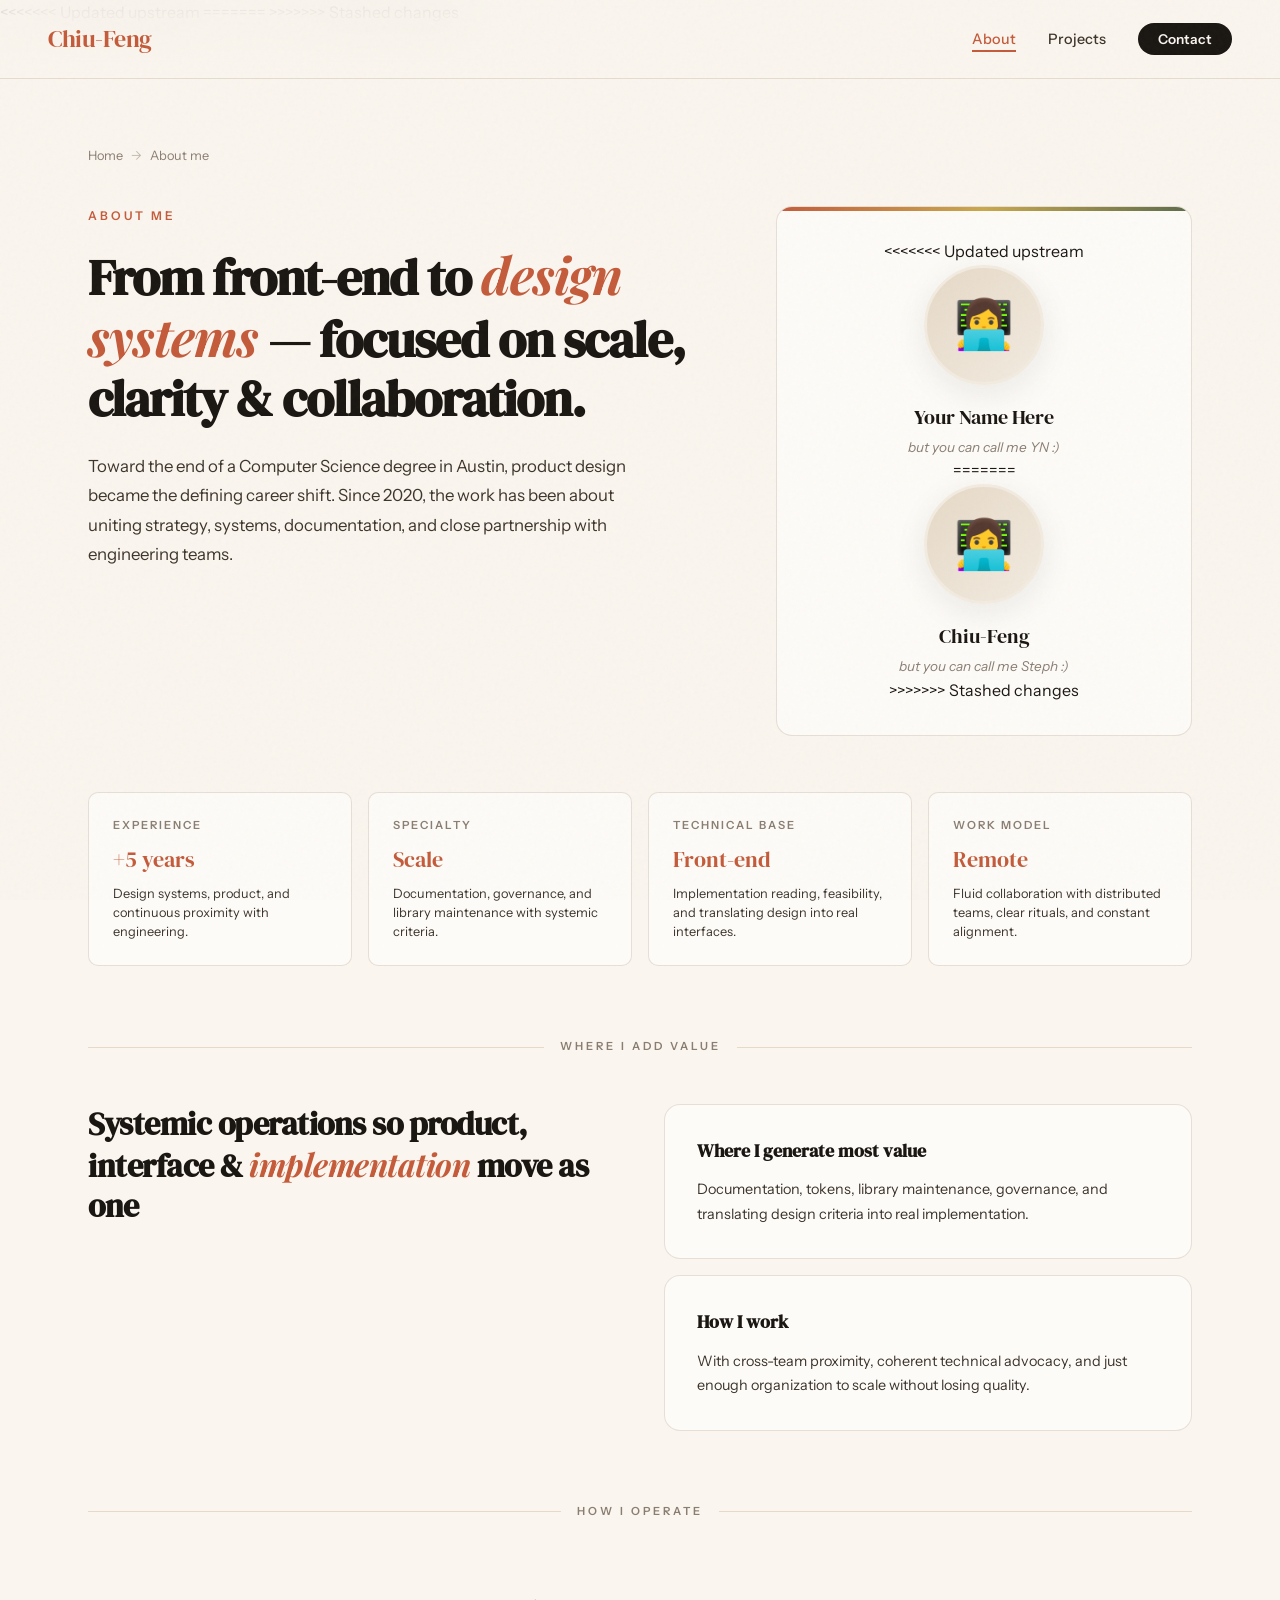
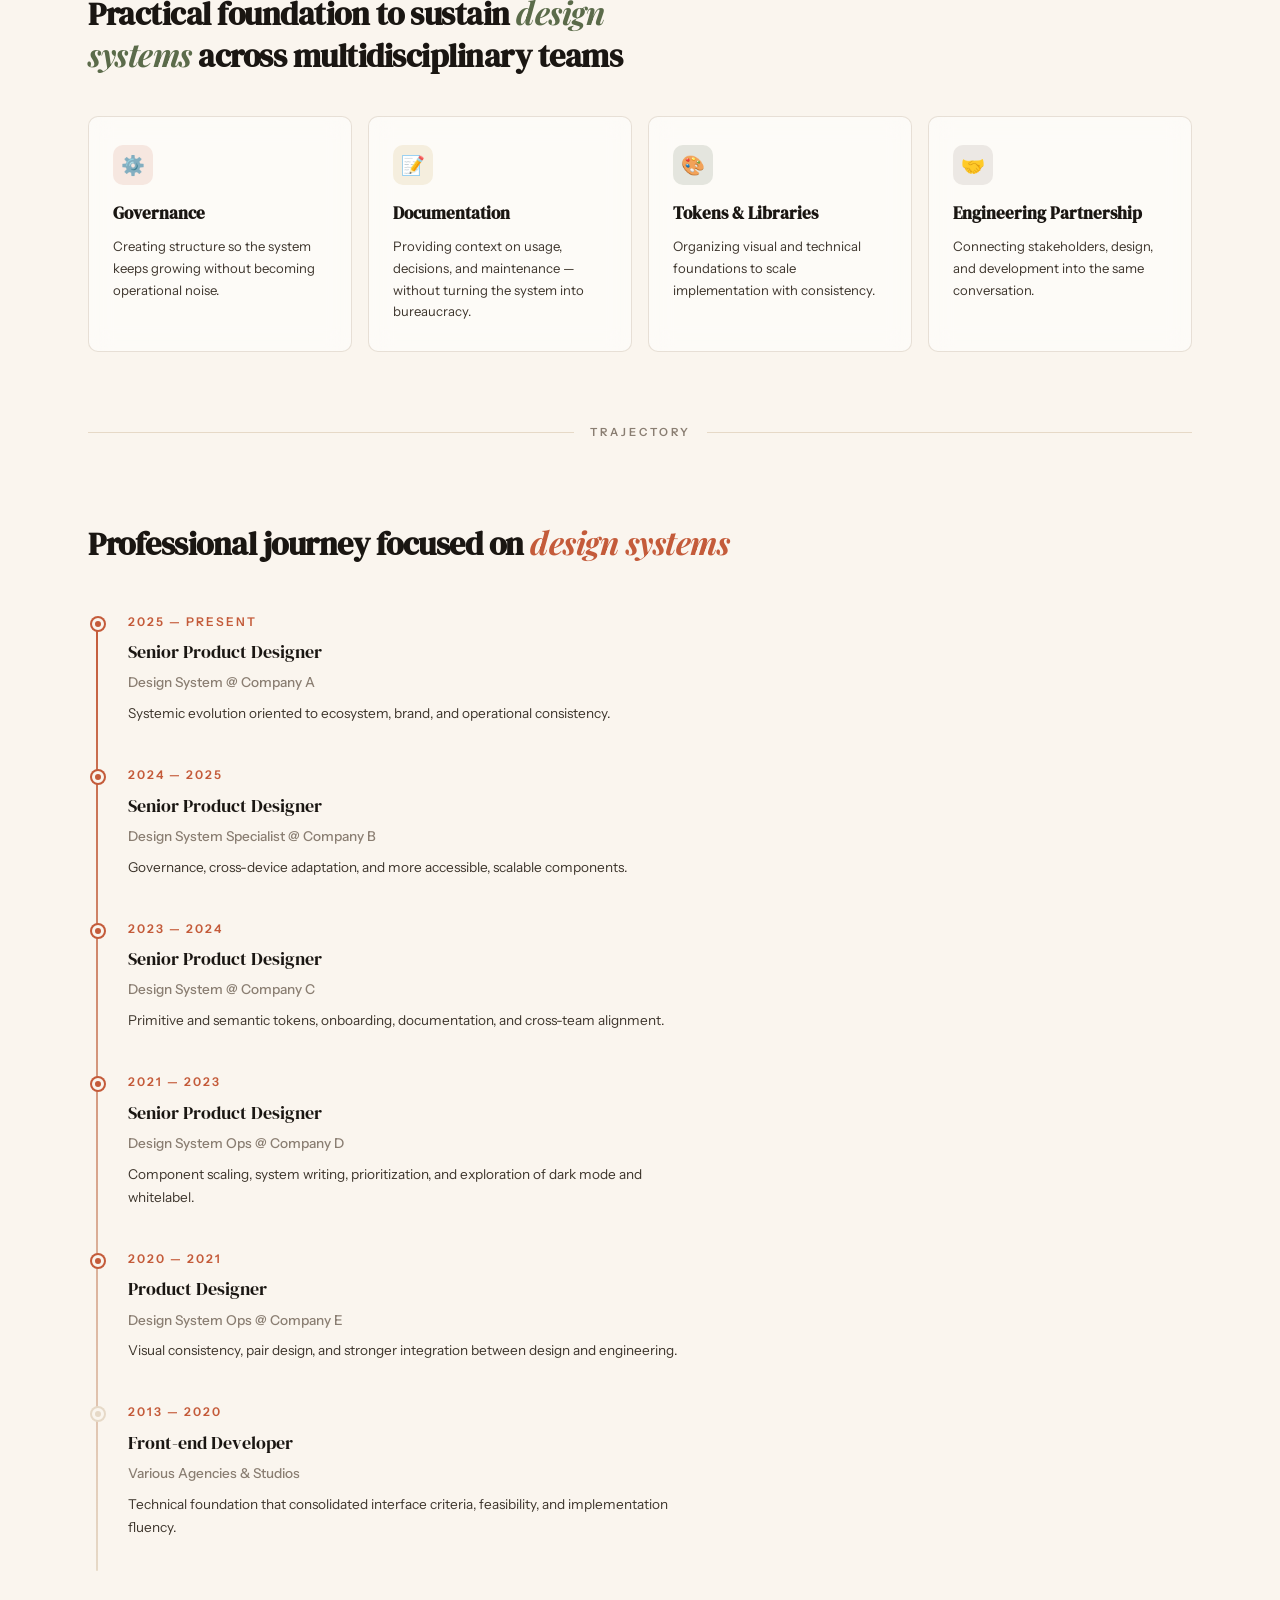
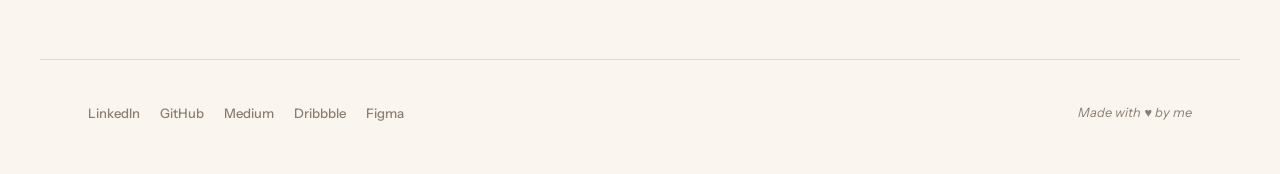
==== commit 6567c918: "Updated to use Chiu-Feng" ====
--- a/index.html
+++ b/index.html
@@ -594,7 +594,7 @@
 
 <!-- NAV -->
 <nav>
-  <a href="#" class="logo">YOUR.NAME</a>
+  <a href="#" class="logo">Chiu-Feng</a>
   <ul class="nav-links">
     <li><a href="#" class="active">About</a></li>
     <li><a href="#">Projects</a></li>
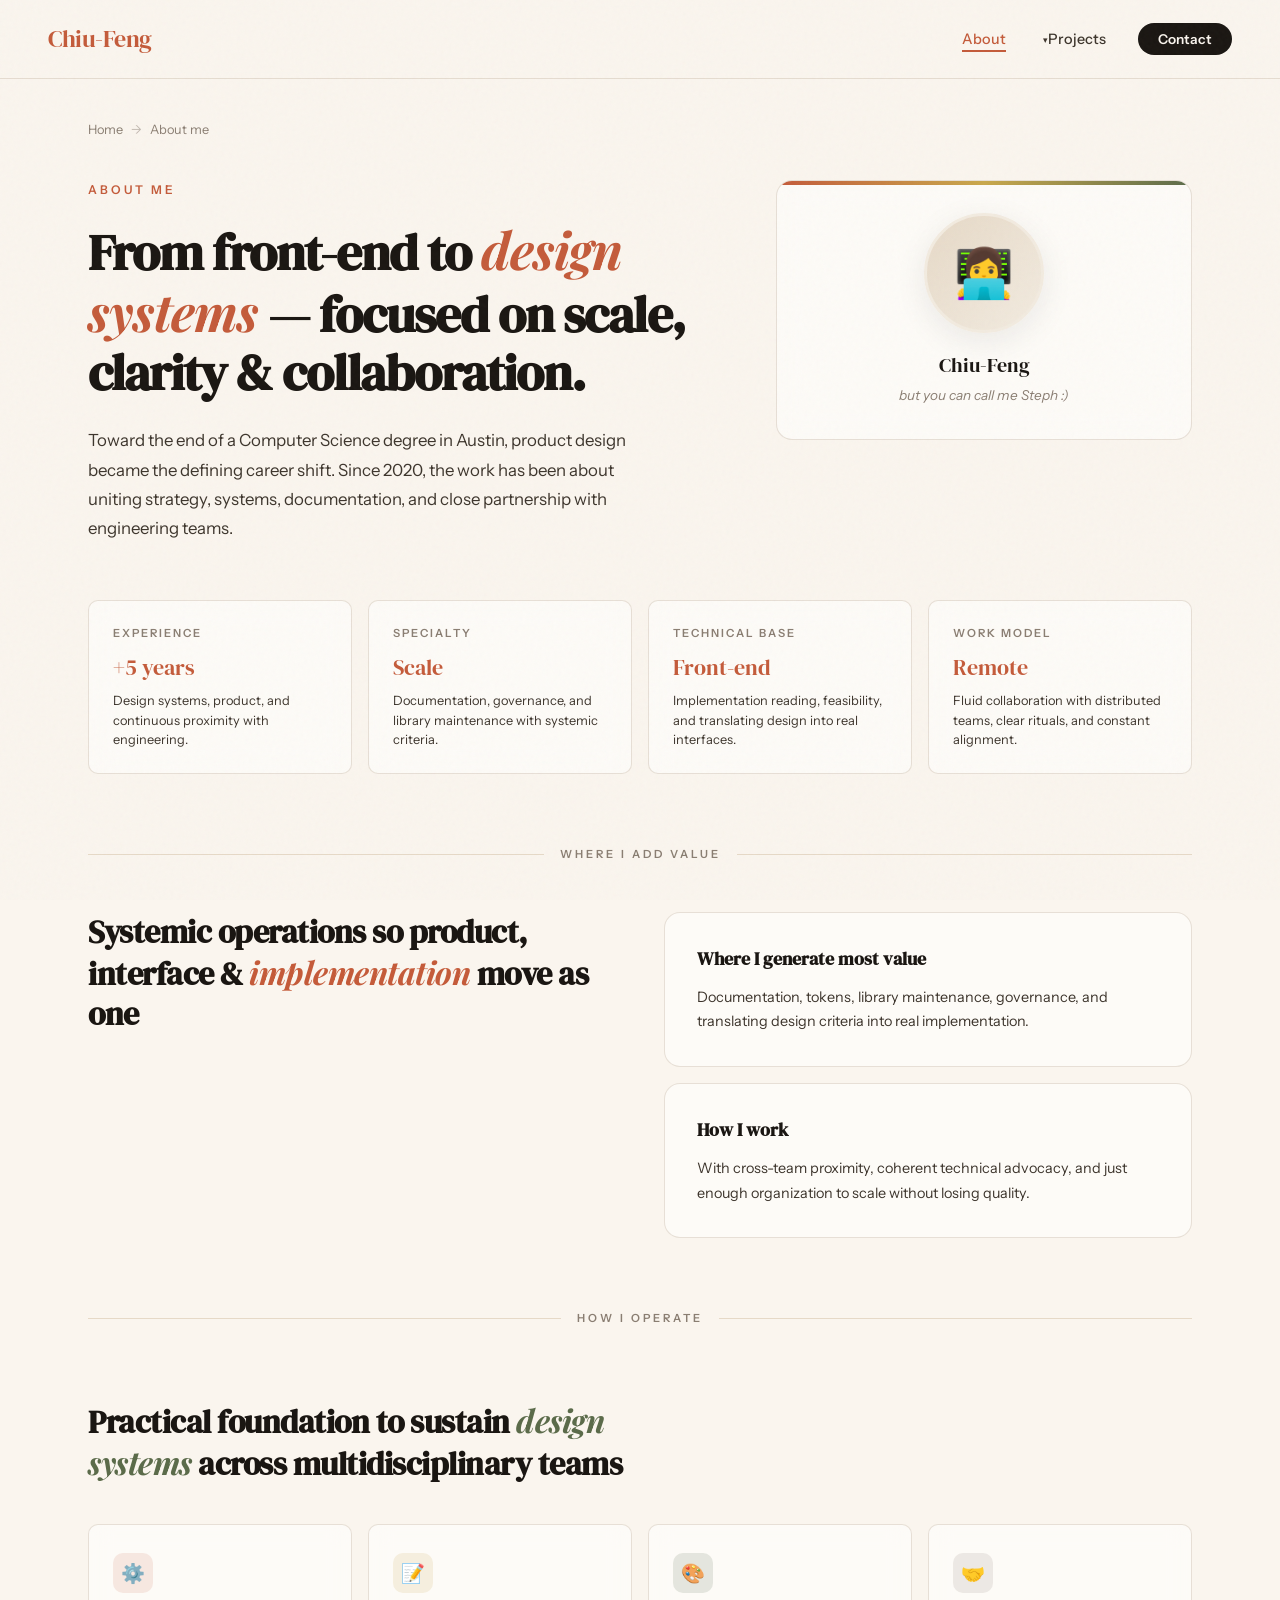
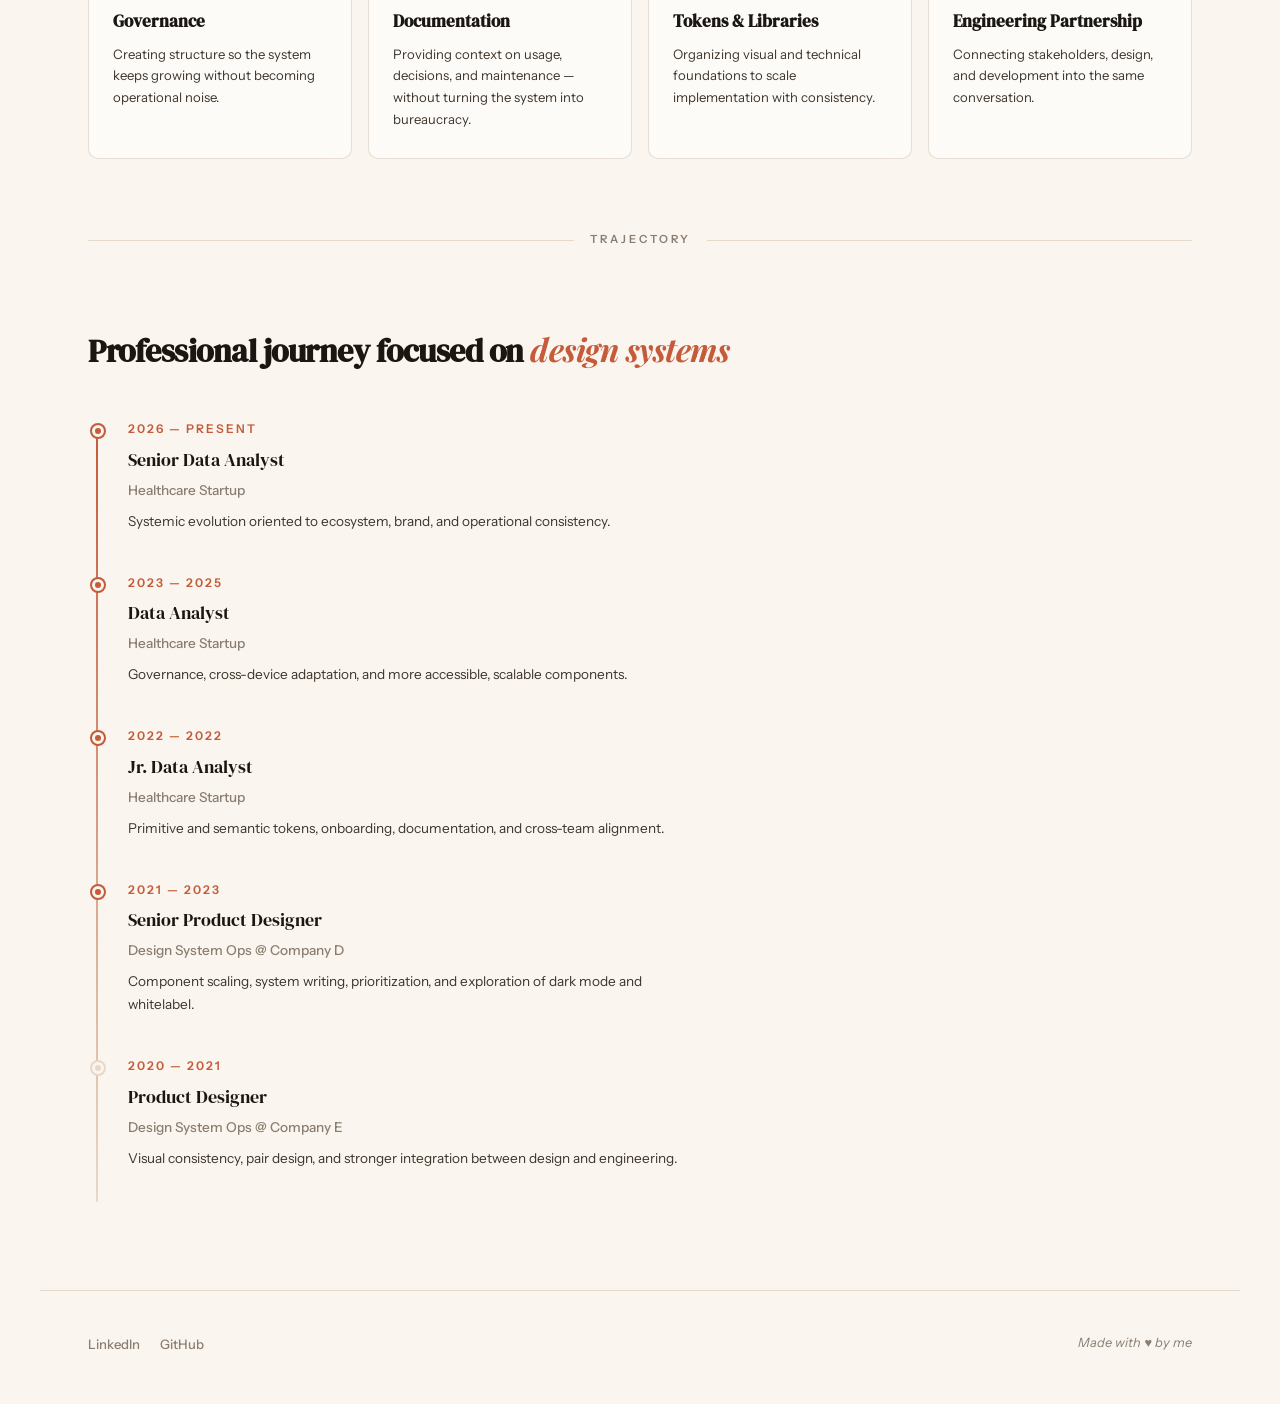
==== commit 0d7afc56: "Restore the original main branch with edits from YOUR.NAME to Chiu-Feng" ====
--- a/index.html
+++ b/index.html
@@ -1,631 +1,49 @@
 <!DOCTYPE html>
 <html lang="en">
 <head>
-<<<<<<< Updated upstream
-<meta charset="UTF-8">
-<meta name="viewport" content="width=device-width, initial-scale=1.0">
-<title>About | Portfolio</title>
-<link href="https://fonts.googleapis.com/css2?family=DM+Serif+Display:ital@0;1&family=Instrument+Sans:wght@400;500;600;700&family=Playfair+Display:ital,wght@0,400;0,700;1,400&display=swap" rel="stylesheet">
-<style>
-  :root {
-    --cream: #FAF5EE;
-    --warm-white: #F2EBE0;
-    --sand: #E6D9C7;
-    --terracotta: #C45B3A;
-    --terracotta-light: #D97B5D;
-    --ink: #1A1612;
-    --ink-soft: #3D352C;
-    --warm-gray: #8A7E72;
-    --olive: #5B6B4A;
-    --olive-light: #7A8E66;
-    --accent-gold: #C9A84C;
-    --card-bg: rgba(255,255,255,0.55);
-    --card-border: rgba(198,183,164,0.4);
-    --radius: 16px;
-    --radius-sm: 10px;
-  }
-
-  * { margin: 0; padding: 0; box-sizing: border-box; }
-
-  body {
-    font-family: 'Instrument Sans', sans-serif;
-    background: var(--cream);
-    color: var(--ink);
-    overflow-x: hidden;
-    line-height: 1.6;
-  }
-
-  /* --- NOISE OVERLAY --- */
-  body::before {
-    content: '';
-    position: fixed;
-    inset: 0;
-    opacity: 0.03;
-    background-image: url("data:image/svg+xml,%3Csvg viewBox='0 0 256 256' xmlns='http://www.w3.org/2000/svg'%3E%3Cfilter id='noise'%3E%3CfeTurbulence type='fractalNoise' baseFrequency='0.9' numOctaves='4' stitchTiles='stitch'/%3E%3C/filter%3E%3Crect width='100%25' height='100%25' filter='url(%23noise)'/%3E%3C/svg%3E");
-    pointer-events: none;
-    z-index: 9999;
-  }
-
-  /* --- NAV --- */
-  nav {
-    position: fixed;
-    top: 0; left: 0; right: 0;
-    z-index: 100;
-    padding: 20px 48px;
-    display: flex;
-    align-items: center;
-    justify-content: space-between;
-    backdrop-filter: blur(20px);
-    background: rgba(250,245,238,0.85);
-    border-bottom: 1px solid var(--card-border);
-    transition: all 0.3s ease;
-  }
-
-  .logo {
-    font-family: 'DM Serif Display', serif;
-    font-size: 1.5rem;
-    color: var(--terracotta);
-    text-decoration: none;
-    letter-spacing: -0.5px;
-  }
-
-  .nav-links {
-    display: flex;
-    gap: 32px;
-    list-style: none;
-    align-items: center;
-  }
-
-  .nav-links a {
-    text-decoration: none;
-    color: var(--ink-soft);
-    font-size: 0.9rem;
-    font-weight: 500;
-    position: relative;
-    transition: color 0.3s;
-  }
-
-  .nav-links a::after {
-    content: '';
-    position: absolute;
-    bottom: -4px; left: 0;
-    width: 0; height: 2px;
-    background: var(--terracotta);
-    transition: width 0.3s ease;
-  }
-
-  .nav-links a:hover { color: var(--terracotta); }
-  .nav-links a:hover::after { width: 100%; }
-  .nav-links a.active { color: var(--terracotta); }
-  .nav-links a.active::after { width: 100%; }
-
-  .nav-cta {
-    background: var(--ink);
-    color: var(--cream) !important;
-    padding: 8px 20px;
-    border-radius: 100px;
-    font-size: 0.85rem !important;
-    font-weight: 600 !important;
-    transition: all 0.3s !important;
-  }
-  .nav-cta::after { display: none !important; }
-  .nav-cta:hover { background: var(--terracotta) !important; color: var(--cream) !important; transform: translateY(-1px); }
-
-  /* --- BREADCRUMB --- */
-  .breadcrumb {
-    padding: 120px 48px 0;
-    max-width: 1200px;
-    margin: 0 auto;
-    font-size: 0.8rem;
-    color: var(--warm-gray);
-    display: flex;
-    gap: 8px;
-    align-items: center;
-    animation: fadeUp 0.6s ease both;
-  }
-  .breadcrumb span { opacity: 0.5; }
-
-  /* --- HERO --- */
-  .hero {
-    max-width: 1200px;
-    margin: 0 auto;
-    padding: 40px 48px 0;
-    display: grid;
-    grid-template-columns: 1.2fr 0.8fr;
-    gap: 64px;
-    align-items: start;
-  }
-
-  .hero-label {
-    font-size: 0.75rem;
-    text-transform: uppercase;
-    letter-spacing: 3px;
-    color: var(--terracotta);
-    font-weight: 600;
-    margin-bottom: 20px;
-    animation: fadeUp 0.6s ease 0.1s both;
-  }
-
-  .hero h1 {
-    font-family: 'DM Serif Display', serif;
-    font-size: clamp(2.2rem, 4vw, 3.4rem);
-    line-height: 1.15;
-    color: var(--ink);
-    letter-spacing: -1px;
-    margin-bottom: 24px;
-    animation: fadeUp 0.7s ease 0.2s both;
-  }
-
-  .hero h1 em {
-    font-family: 'Playfair Display', serif;
-    font-style: italic;
-    color: var(--terracotta);
-  }
-
-  .hero-text {
-    font-size: 1.05rem;
-    color: var(--ink-soft);
-    line-height: 1.75;
-    max-width: 540px;
-    animation: fadeUp 0.7s ease 0.3s both;
-  }
-
-  /* --- AVATAR CARD --- */
-  .avatar-card {
-    background: var(--card-bg);
-    backdrop-filter: blur(12px);
-    border: 1px solid var(--card-border);
-    border-radius: var(--radius);
-    padding: 32px;
-    text-align: center;
-    animation: fadeUp 0.8s ease 0.35s both;
-    position: relative;
-    overflow: hidden;
-  }
-
-  .avatar-card::before {
-    content: '';
-    position: absolute;
-    top: 0; left: 0; right: 0;
-    height: 4px;
-    background: linear-gradient(90deg, var(--terracotta), var(--accent-gold), var(--olive));
-  }
-
-  .avatar-img {
-    width: 120px;
-    height: 120px;
-    border-radius: 50%;
-    background: linear-gradient(135deg, var(--sand), var(--warm-white));
-    margin: 0 auto 16px;
-    display: flex;
-    align-items: center;
-    justify-content: center;
-    font-size: 3rem;
-    border: 3px solid var(--warm-white);
-    box-shadow: 0 8px 32px rgba(26,22,18,0.08);
-  }
-
-  .avatar-name {
-    font-family: 'DM Serif Display', serif;
-    font-size: 1.25rem;
-    margin-bottom: 4px;
-  }
-
-  .avatar-sub {
-    font-size: 0.85rem;
-    color: var(--warm-gray);
-    font-style: italic;
-  }
-
-  /* --- STAT PILLS --- */
-  .stats {
-    max-width: 1200px;
-    margin: 56px auto 0;
-    padding: 0 48px;
-    display: grid;
-    grid-template-columns: repeat(4, 1fr);
-    gap: 16px;
-  }
-
-  .stat {
-    background: var(--card-bg);
-    backdrop-filter: blur(12px);
-    border: 1px solid var(--card-border);
-    border-radius: var(--radius-sm);
-    padding: 24px;
-    transition: all 0.35s ease;
-    animation: fadeUp 0.7s ease both;
-  }
-
-  .stat:nth-child(1) { animation-delay: 0.4s; }
-  .stat:nth-child(2) { animation-delay: 0.5s; }
-  .stat:nth-child(3) { animation-delay: 0.6s; }
-  .stat:nth-child(4) { animation-delay: 0.7s; }
-
-  .stat:hover {
-    transform: translateY(-4px);
-    box-shadow: 0 12px 40px rgba(26,22,18,0.08);
-    border-color: var(--terracotta-light);
-  }
-
-  .stat-label {
-    font-size: 0.7rem;
-    text-transform: uppercase;
-    letter-spacing: 2px;
-    color: var(--warm-gray);
-    font-weight: 600;
-    margin-bottom: 8px;
-  }
-
-  .stat-value {
-    font-family: 'DM Serif Display', serif;
-    font-size: 1.35rem;
-    color: var(--terracotta);
-    margin-bottom: 6px;
-  }
-
-  .stat-desc {
-    font-size: 0.8rem;
-    color: var(--ink-soft);
-    line-height: 1.5;
-  }
-
-  /* --- SECTION DIVIDER --- */
-  .section-divider {
-    max-width: 1200px;
-    margin: 72px auto 0;
-    padding: 0 48px;
-    display: flex;
-    align-items: center;
-    gap: 16px;
-    animation: fadeUp 0.6s ease both;
-  }
-
-  .section-divider::before,
-  .section-divider::after {
-    content: '';
-    flex: 1;
-    height: 1px;
-    background: var(--sand);
-  }
-
-  .section-divider span {
-    font-size: 0.7rem;
-    text-transform: uppercase;
-    letter-spacing: 3px;
-    color: var(--warm-gray);
-    font-weight: 600;
-    white-space: nowrap;
-  }
-
-  /* --- VALUE SECTION --- */
-  .value-section {
-    max-width: 1200px;
-    margin: 48px auto 0;
-    padding: 0 48px;
-    display: grid;
-    grid-template-columns: 1fr 1fr;
-    gap: 48px;
-    animation: fadeUp 0.7s ease both;
-  }
-
-  .value-section h2 {
-    font-family: 'DM Serif Display', serif;
-    font-size: clamp(1.6rem, 2.5vw, 2.2rem);
-    line-height: 1.25;
-    letter-spacing: -0.5px;
-  }
-
-  .value-section h2 em {
-    font-family: 'Playfair Display', serif;
-    font-style: italic;
-    color: var(--terracotta);
-  }
-
-  .value-card {
-    background: var(--card-bg);
-    backdrop-filter: blur(12px);
-    border: 1px solid var(--card-border);
-    border-radius: var(--radius);
-    padding: 32px;
-  }
-
-  .value-card h3 {
-    font-family: 'DM Serif Display', serif;
-    font-size: 1.1rem;
-    margin-bottom: 12px;
-    color: var(--ink);
-  }
-
-  .value-card p {
-    font-size: 0.9rem;
-    color: var(--ink-soft);
-    line-height: 1.7;
-  }
-
-  .value-pair {
-    display: flex;
-    flex-direction: column;
-    gap: 16px;
-  }
-
-  /* --- HOW I WORK --- */
-  .how-section {
-    max-width: 1200px;
-    margin: 72px auto 0;
-    padding: 0 48px;
-  }
-
-  .how-section > h2 {
-    font-family: 'DM Serif Display', serif;
-    font-size: clamp(1.6rem, 2.5vw, 2.2rem);
-    line-height: 1.25;
-    letter-spacing: -0.5px;
-    max-width: 600px;
-    margin-bottom: 40px;
-    animation: fadeUp 0.6s ease both;
-  }
-
-  .how-section > h2 em {
-    font-family: 'Playfair Display', serif;
-    font-style: italic;
-    color: var(--olive);
-  }
-
-  .how-grid {
-    display: grid;
-    grid-template-columns: repeat(4, 1fr);
-    gap: 16px;
-  }
-
-  .how-card {
-    background: var(--card-bg);
-    backdrop-filter: blur(12px);
-    border: 1px solid var(--card-border);
-    border-radius: var(--radius-sm);
-    padding: 28px 24px;
-    transition: all 0.35s ease;
-    animation: fadeUp 0.7s ease both;
-    position: relative;
-    overflow: hidden;
-  }
-
-  .how-card:nth-child(1) { animation-delay: 0.1s; }
-  .how-card:nth-child(2) { animation-delay: 0.2s; }
-  .how-card:nth-child(3) { animation-delay: 0.3s; }
-  .how-card:nth-child(4) { animation-delay: 0.4s; }
-
-  .how-card:hover {
-    transform: translateY(-4px);
-    box-shadow: 0 12px 40px rgba(26,22,18,0.08);
-  }
-
-  .how-card-icon {
-    width: 40px;
-    height: 40px;
-    border-radius: 10px;
-    display: flex;
-    align-items: center;
-    justify-content: center;
-    margin-bottom: 16px;
-    font-size: 1.2rem;
-  }
-
-  .how-card:nth-child(1) .how-card-icon { background: rgba(196,91,58,0.12); }
-  .how-card:nth-child(2) .how-card-icon { background: rgba(201,168,76,0.15); }
-  .how-card:nth-child(3) .how-card-icon { background: rgba(91,107,74,0.15); }
-  .how-card:nth-child(4) .how-card-icon { background: rgba(138,126,114,0.15); }
-
-  .how-card h3 {
-    font-family: 'DM Serif Display', serif;
-    font-size: 1.05rem;
-    margin-bottom: 8px;
-  }
-
-  .how-card p {
-    font-size: 0.82rem;
-    color: var(--ink-soft);
-    line-height: 1.65;
-  }
-
-  /* --- TIMELINE --- */
-  .timeline-section {
-    max-width: 1200px;
-    margin: 80px auto 0;
-    padding: 0 48px;
-  }
-
-  .timeline-section > h2 {
-    font-family: 'DM Serif Display', serif;
-    font-size: clamp(1.6rem, 2.5vw, 2.2rem);
-    line-height: 1.25;
-    letter-spacing: -0.5px;
-    margin-bottom: 48px;
-    animation: fadeUp 0.6s ease both;
-  }
-
-  .timeline-section > h2 em {
-    font-family: 'Playfair Display', serif;
-    font-style: italic;
-    color: var(--terracotta);
-  }
-
-  .timeline {
-    position: relative;
-    padding-left: 40px;
-  }
-
-  .timeline::before {
-    content: '';
-    position: absolute;
-    left: 8px; top: 8px; bottom: 8px;
-    width: 2px;
-    background: linear-gradient(to bottom, var(--terracotta), var(--sand));
-    border-radius: 2px;
-  }
-
-  .timeline-item {
-    position: relative;
-    padding-bottom: 40px;
-    animation: fadeUp 0.6s ease both;
-  }
-
-  .timeline-item:nth-child(1) { animation-delay: 0.1s; }
-  .timeline-item:nth-child(2) { animation-delay: 0.2s; }
-  .timeline-item:nth-child(3) { animation-delay: 0.3s; }
-  .timeline-item:nth-child(4) { animation-delay: 0.4s; }
-  .timeline-item:nth-child(5) { animation-delay: 0.5s; }
-  .timeline-item:nth-child(6) { animation-delay: 0.6s; }
-
-  .timeline-dot {
-    position: absolute;
-    left: -36px; top: 6px;
-    width: 12px; height: 12px;
-    border-radius: 50%;
-    background: var(--terracotta);
-    border: 3px solid var(--cream);
-    box-shadow: 0 0 0 2px var(--terracotta);
-  }
-
-  .timeline-item:last-child .timeline-dot {
-    background: var(--sand);
-    box-shadow: 0 0 0 2px var(--sand);
-  }
-
-  .timeline-date {
-    font-size: 0.75rem;
-    font-weight: 600;
-    text-transform: uppercase;
-    letter-spacing: 2px;
-    color: var(--terracotta);
-    margin-bottom: 6px;
-  }
-
-  .timeline-role {
-    font-family: 'DM Serif Display', serif;
-    font-size: 1.15rem;
-    margin-bottom: 6px;
-  }
-
-  .timeline-company {
-    font-size: 0.85rem;
-    color: var(--warm-gray);
-    font-weight: 500;
-    margin-bottom: 8px;
-  }
-
-  .timeline-desc {
-    font-size: 0.85rem;
-    color: var(--ink-soft);
-    line-height: 1.7;
-    max-width: 560px;
-  }
-
-  /* --- FOOTER --- */
-  footer {
-    max-width: 1200px;
-    margin: 80px auto 0;
-    padding: 40px 48px 48px;
-    border-top: 1px solid var(--sand);
-    display: flex;
-    justify-content: space-between;
-    align-items: center;
-    animation: fadeUp 0.6s ease both;
-  }
-
-  .social-links {
-    display: flex;
-    gap: 20px;
-    list-style: none;
-  }
-
-  .social-links a {
-    text-decoration: none;
-    font-size: 0.82rem;
-    color: var(--warm-gray);
-    font-weight: 500;
-    transition: color 0.3s;
-    position: relative;
-  }
-
-  .social-links a:hover { color: var(--terracotta); }
-
-  .footer-note {
-    font-size: 0.8rem;
-    color: var(--warm-gray);
-    font-style: italic;
-  }
-
-  /* --- ANIMATIONS --- */
-  @keyframes fadeUp {
-    from { opacity: 0; transform: translateY(24px); }
-    to { opacity: 1; transform: translateY(0); }
-  }
-
-  /* --- RESPONSIVE --- */
-  @media (max-width: 900px) {
-    nav { padding: 16px 24px; }
-    .breadcrumb, .hero, .stats, .value-section, .how-section, .timeline-section, footer { padding-left: 24px; padding-right: 24px; }
-    .hero { grid-template-columns: 1fr; gap: 32px; }
-    .stats { grid-template-columns: 1fr 1fr; }
-    .how-grid { grid-template-columns: 1fr 1fr; }
-    .value-section { grid-template-columns: 1fr; gap: 32px; }
-    footer { flex-direction: column; gap: 16px; text-align: center; }
-  }
-
-  @media (max-width: 600px) {
-    nav { padding: 14px 16px; }
-    .nav-links { gap: 16px; }
-    .nav-links a { font-size: 0.8rem; }
-    .breadcrumb, .hero, .stats, .value-section, .how-section, .timeline-section, footer { padding-left: 16px; padding-right: 16px; }
-    .stats { grid-template-columns: 1fr; }
-    .how-grid { grid-template-columns: 1fr; }
-    .hero h1 { font-size: 1.8rem; }
-  }
-</style>
-=======
   <meta charset="UTF-8">
   <meta name="viewport" content="width=device-width, initial-scale=1.0">
   <title>About | Chiu-Feng</title>
   <link rel="stylesheet" href="css/style.css">
->>>>>>> Stashed changes
 </head>
 <body>
 
 <!-- NAV -->
 <nav>
-  <a href="#" class="logo">Chiu-Feng</a>
+  <a href="/" class="logo">Chiu-Feng</a>
   <ul class="nav-links">
-    <li><a href="#" class="active">About</a></li>
-    <li><a href="#">Projects</a></li>
-    <li><a href="#" class="nav-cta">Contact</a></li>
+    <li><a href="/" class="active">About</a></li>
+    <li class="nav-dropdown">
+      <a href="/projects/">Projects</a>
+      <ul class="dropdown-menu">
+        <li><a href="/projects/sourdough/">Sourdough</a></li>
+        <li><a href="/projects/photography/">Photography</a></li>
+        <li><a href="/projects/cooking/">Cooking</a></li>
+        <li><a href="/projects/recipes/">Recipes</a></li>
+      </ul>
+    </li>
+    <li><a href="mailto:chiufengyap+blog@gmail.com" class="nav-cta">Contact</a></li>
   </ul>
 </nav>
 
 <!-- BREADCRUMB -->
 <div class="breadcrumb">
-  Home <span>→</span> About me
+  <a href="/">Home</a> <span>&rarr;</span> About me
 </div>
 
 <!-- HERO -->
-<section class="hero">
+<section class="hero-split">
   <div>
     <div class="hero-label">About me</div>
-    <h1>From front-end to <em>design systems</em> — focused on scale, clarity &amp; collaboration.</h1>
+    <h1>From front-end to <em>design systems</em> &mdash; focused on scale, clarity &amp; collaboration.</h1>
     <p class="hero-text">
       Toward the end of a Computer Science degree in Austin, product design became the defining career shift. Since 2020, the work has been about uniting strategy, systems, documentation, and close partnership with engineering teams.
     </p>
   </div>
   <div class="avatar-card">
-<<<<<<< Updated upstream
-    <div class="avatar-img">👩‍💻</div>
-    <div class="avatar-name">Your Name Here</div>
-    <div class="avatar-sub">but you can call me YN :)</div>
-=======
     <div class="avatar-img">&#x1F469;&#x200D;&#x1F4BB;</div>
     <div class="avatar-name">Chiu-Feng</div>
     <div class="avatar-sub">but you can call me Steph :)</div>
->>>>>>> Stashed changes
   </div>
 </section>
 
@@ -679,22 +97,22 @@
   <h2>Practical foundation to sustain <em>design systems</em> across multidisciplinary teams</h2>
   <div class="how-grid">
     <div class="how-card">
-      <div class="how-card-icon">⚙️</div>
+      <div class="how-card-icon">&#x2699;&#xFE0F;</div>
       <h3>Governance</h3>
       <p>Creating structure so the system keeps growing without becoming operational noise.</p>
     </div>
     <div class="how-card">
-      <div class="how-card-icon">📝</div>
+      <div class="how-card-icon">&#x1F4DD;</div>
       <h3>Documentation</h3>
-      <p>Providing context on usage, decisions, and maintenance — without turning the system into bureaucracy.</p>
+      <p>Providing context on usage, decisions, and maintenance &mdash; without turning the system into bureaucracy.</p>
     </div>
     <div class="how-card">
-      <div class="how-card-icon">🎨</div>
+      <div class="how-card-icon">&#x1F3A8;</div>
       <h3>Tokens &amp; Libraries</h3>
       <p>Organizing visual and technical foundations to scale implementation with consistency.</p>
     </div>
     <div class="how-card">
-      <div class="how-card-icon">🤝</div>
+      <div class="how-card-icon">&#x1F91D;</div>
       <h3>Engineering Partnership</h3>
       <p>Connecting stakeholders, design, and development into the same conversation.</p>
     </div>
@@ -709,45 +127,38 @@
   <div class="timeline">
     <div class="timeline-item">
       <div class="timeline-dot"></div>
-      <div class="timeline-date">2025 — Present</div>
-      <div class="timeline-role">Senior Product Designer</div>
-      <div class="timeline-company">Design System @ Company A</div>
+      <div class="timeline-date">2026 &mdash; Present</div>
+      <div class="timeline-role">Senior Data Analyst</div>
+      <div class="timeline-company">Healthcare Startup</div>
       <div class="timeline-desc">Systemic evolution oriented to ecosystem, brand, and operational consistency.</div>
     </div>
     <div class="timeline-item">
       <div class="timeline-dot"></div>
-      <div class="timeline-date">2024 — 2025</div>
-      <div class="timeline-role">Senior Product Designer</div>
-      <div class="timeline-company">Design System Specialist @ Company B</div>
+      <div class="timeline-date">2023 &mdash; 2025</div>
+      <div class="timeline-role">Data Analyst</div>
+      <div class="timeline-company">Healthcare Startup</div>
       <div class="timeline-desc">Governance, cross-device adaptation, and more accessible, scalable components.</div>
     </div>
     <div class="timeline-item">
       <div class="timeline-dot"></div>
-      <div class="timeline-date">2023 — 2024</div>
-      <div class="timeline-role">Senior Product Designer</div>
-      <div class="timeline-company">Design System @ Company C</div>
+      <div class="timeline-date">2022 &mdash; 2022</div>
+      <div class="timeline-role">Jr. Data Analyst</div>
+      <div class="timeline-company">Healthcare Startup</div>
       <div class="timeline-desc">Primitive and semantic tokens, onboarding, documentation, and cross-team alignment.</div>
     </div>
     <div class="timeline-item">
       <div class="timeline-dot"></div>
-      <div class="timeline-date">2021 — 2023</div>
+      <div class="timeline-date">2021 &mdash; 2023</div>
       <div class="timeline-role">Senior Product Designer</div>
       <div class="timeline-company">Design System Ops @ Company D</div>
       <div class="timeline-desc">Component scaling, system writing, prioritization, and exploration of dark mode and whitelabel.</div>
     </div>
     <div class="timeline-item">
       <div class="timeline-dot"></div>
-      <div class="timeline-date">2020 — 2021</div>
+      <div class="timeline-date">2020 &mdash; 2021</div>
       <div class="timeline-role">Product Designer</div>
       <div class="timeline-company">Design System Ops @ Company E</div>
       <div class="timeline-desc">Visual consistency, pair design, and stronger integration between design and engineering.</div>
-    </div>
-    <div class="timeline-item">
-      <div class="timeline-dot"></div>
-      <div class="timeline-date">2013 — 2020</div>
-      <div class="timeline-role">Front-end Developer</div>
-      <div class="timeline-company">Various Agencies & Studios</div>
-      <div class="timeline-desc">Technical foundation that consolidated interface criteria, feasibility, and implementation fluency.</div>
     </div>
   </div>
 </section>
@@ -757,12 +168,9 @@
   <ul class="social-links">
     <li><a href="#">LinkedIn</a></li>
     <li><a href="#">GitHub</a></li>
-    <li><a href="#">Medium</a></li>
-    <li><a href="#">Dribbble</a></li>
-    <li><a href="#">Figma</a></li>
   </ul>
-  <div class="footer-note">Made with ♥ by me</div>
+  <div class="footer-note">Made with &hearts; by me</div>
 </footer>
 
 </body>
-</html>
+</html>
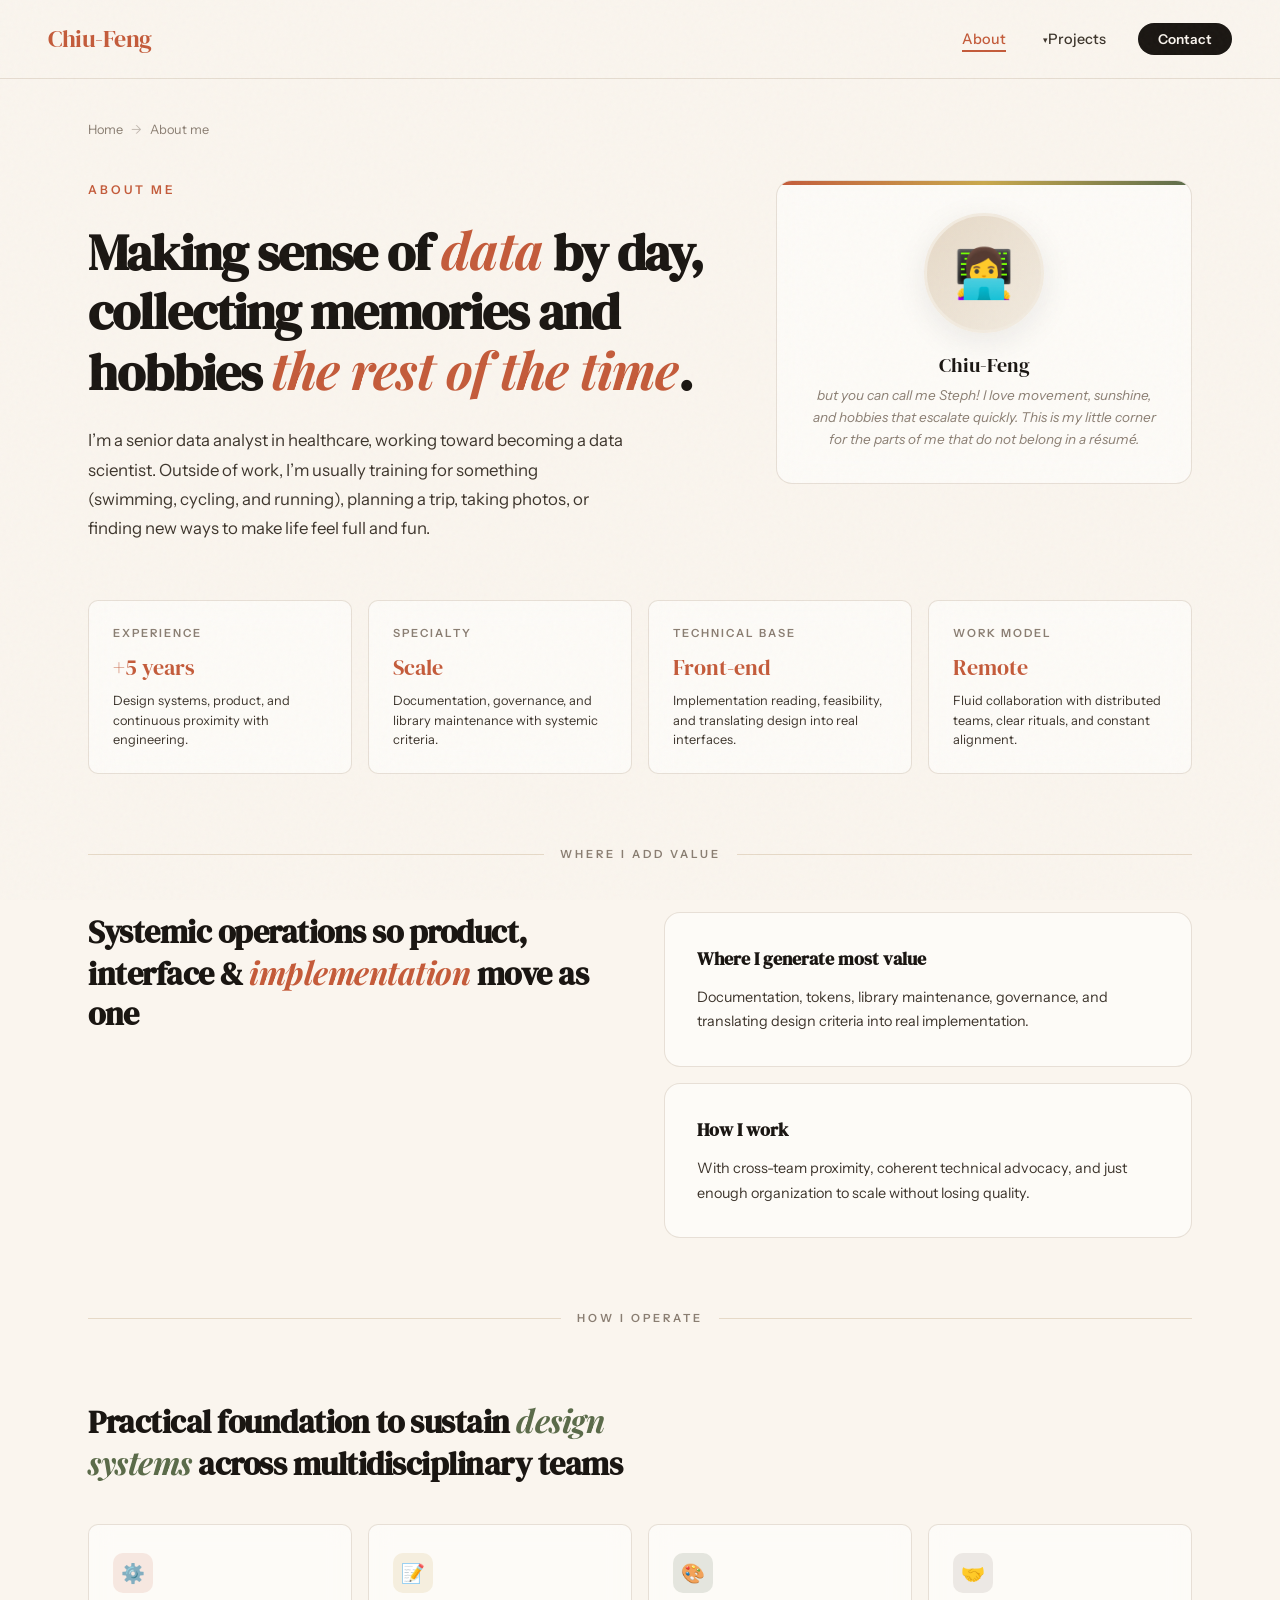
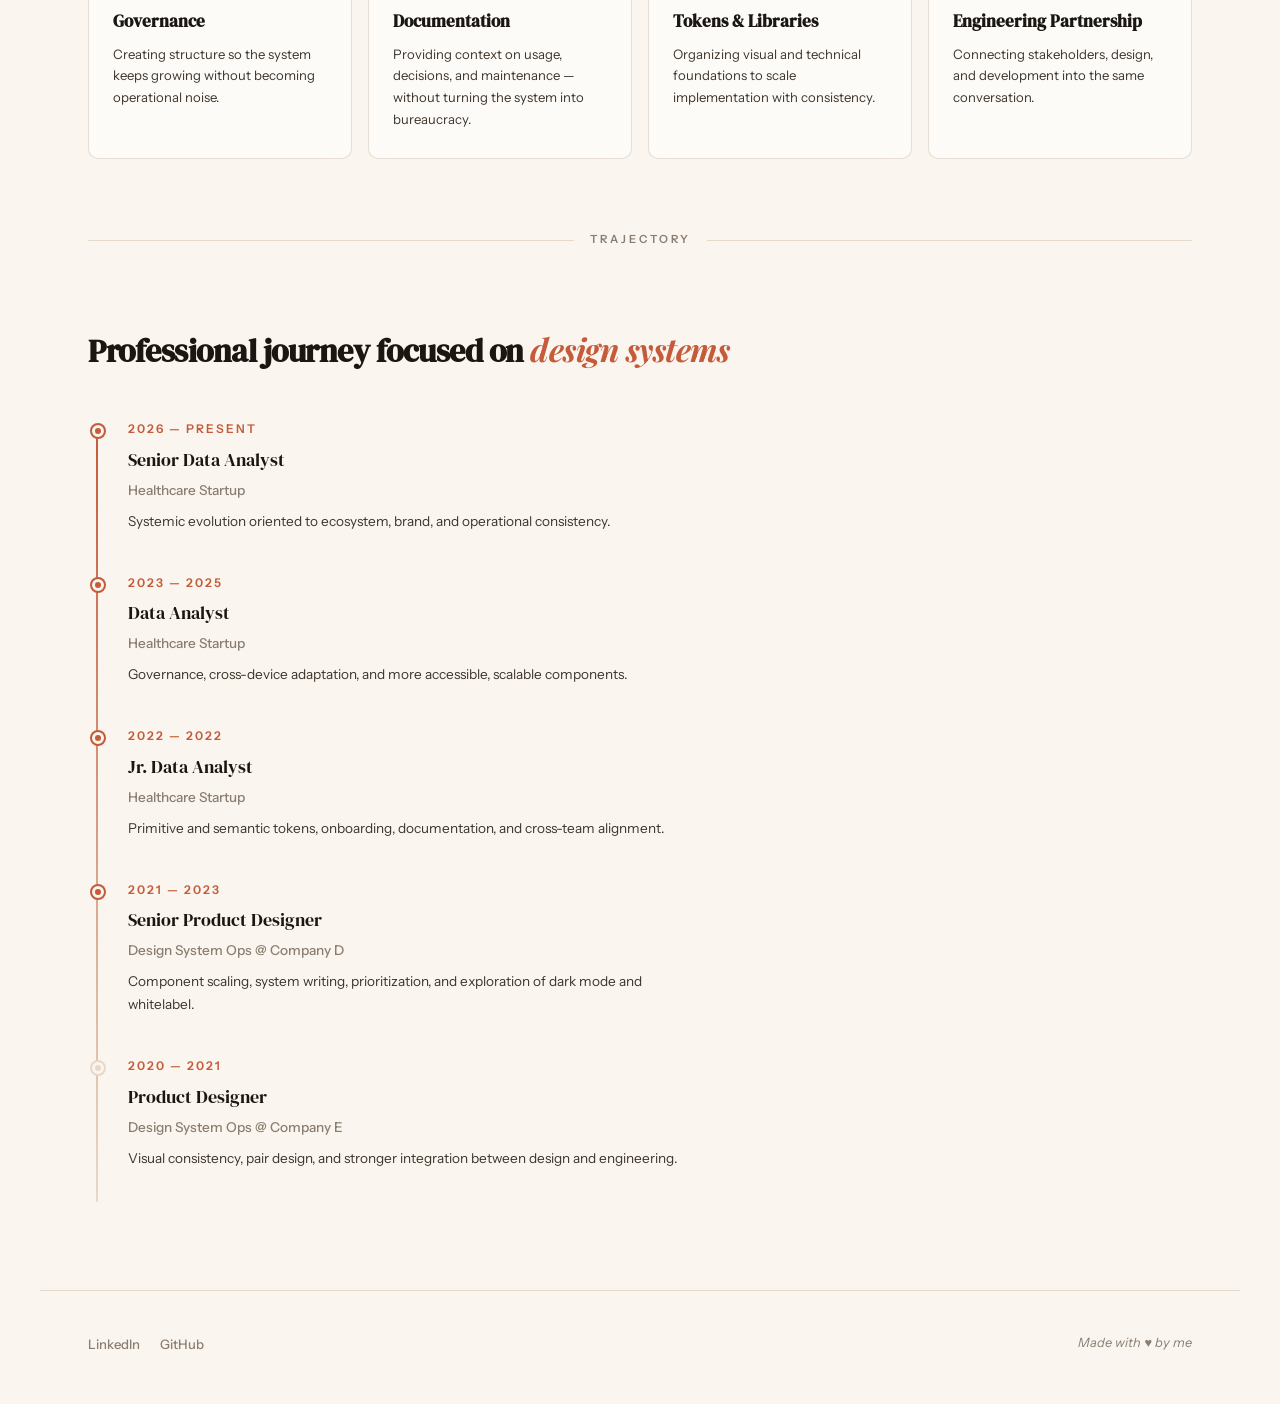
==== commit 56e84674: "Updated bio on landing page Added a mini bio" ====
--- a/index.html
+++ b/index.html
@@ -22,7 +22,7 @@
         <li><a href="/projects/recipes/">Recipes</a></li>
       </ul>
     </li>
-    <li><a href="mailto:chiufengyap+blog@gmail.com" class="nav-cta">Contact</a></li>
+    <li><a href="mailto:chiufengyap+blog@gmail.com?subject=Contact%20from%20blog" class="nav-cta">Contact</a></li>
   </ul>
 </nav>
 
@@ -35,15 +35,15 @@
 <section class="hero-split">
   <div>
     <div class="hero-label">About me</div>
-    <h1>From front-end to <em>design systems</em> &mdash; focused on scale, clarity &amp; collaboration.</h1>
+    <h1>Making sense of <em>data</em> by day, collecting memories and hobbies <em>the rest of the time</em>.</h1>
     <p class="hero-text">
-      Toward the end of a Computer Science degree in Austin, product design became the defining career shift. Since 2020, the work has been about uniting strategy, systems, documentation, and close partnership with engineering teams.
+      I’m a senior data analyst in healthcare, working toward becoming a data scientist. Outside of work, I’m usually training for something (swimming, cycling, and running), planning a trip, taking photos, or finding new ways to make life feel full and fun.
     </p>
   </div>
   <div class="avatar-card">
     <div class="avatar-img">&#x1F469;&#x200D;&#x1F4BB;</div>
     <div class="avatar-name">Chiu-Feng</div>
-    <div class="avatar-sub">but you can call me Steph :)</div>
+    <div class="avatar-sub">but you can call me Steph! I love movement, sunshine, and hobbies that escalate quickly. This is my little corner for the parts of me that do not belong in a résumé.</div>
   </div>
 </section>
 
@@ -172,5 +172,6 @@
   <div class="footer-note">Made with &hearts; by me</div>
 </footer>
 
+<script src="js/social-links.js"></script>
 </body>
 </html>
--- a/css/style.css
+++ b/css/style.css
@@ -728,6 +728,85 @@
   margin: 24px 0;
 }
 
+/* Photo Collage */
+.photo-collage-section {
+  max-width: 1400px;
+  width: min(100%, 1400px);
+  margin: 48px auto 0;
+  padding: 0 24px;
+}
+
+.photo-collage {
+  column-count: 4;
+  column-gap: 1rem;
+}
+
+.photo-card {
+  break-inside: avoid;
+  margin-bottom: 1rem;
+  overflow: hidden;
+  border-radius: 10px;
+  background: #f6f1ea;
+}
+
+.photo-card img {
+  width: 100%;
+  display: block;
+  height: auto;
+  object-fit: cover;
+  transition: transform 0.45s ease;
+}
+
+.photo-card:hover img {
+  transform: scale(1.08);
+}
+
+/* Optional: make tall cards stand out a bit more */
+.photo-card--tall img {
+  min-height: 520px;
+  object-fit: cover;
+}
+
+/* Responsive */
+@media (max-width: 1100px) {
+  .photo-collage {
+    column-count: 3;
+  }
+}
+
+@media (max-width: 700px) {
+  .photo-collage {
+    column-count: 2;
+  }
+}
+
+@media (max-width: 480px) {
+  .photo-collage {
+    column-count: 1;
+  }
+}
+
+@media (max-width: 1280px) {
+  .photo-collage {
+    grid-template-columns: repeat(4, minmax(0, 1fr));
+    grid-auto-rows: 160px;
+  }
+}
+
+@media (max-width: 860px) {
+  .photo-collage {
+    grid-template-columns: repeat(2, minmax(0, 1fr));
+    grid-auto-rows: 180px;
+  }
+
+  .photo-card--large,
+  .photo-card--wide,
+  .photo-card--tall {
+    grid-column: span 2;
+    grid-row: auto;
+  }
+}
+
 /* ============================================
    FOOTER
    ============================================ */
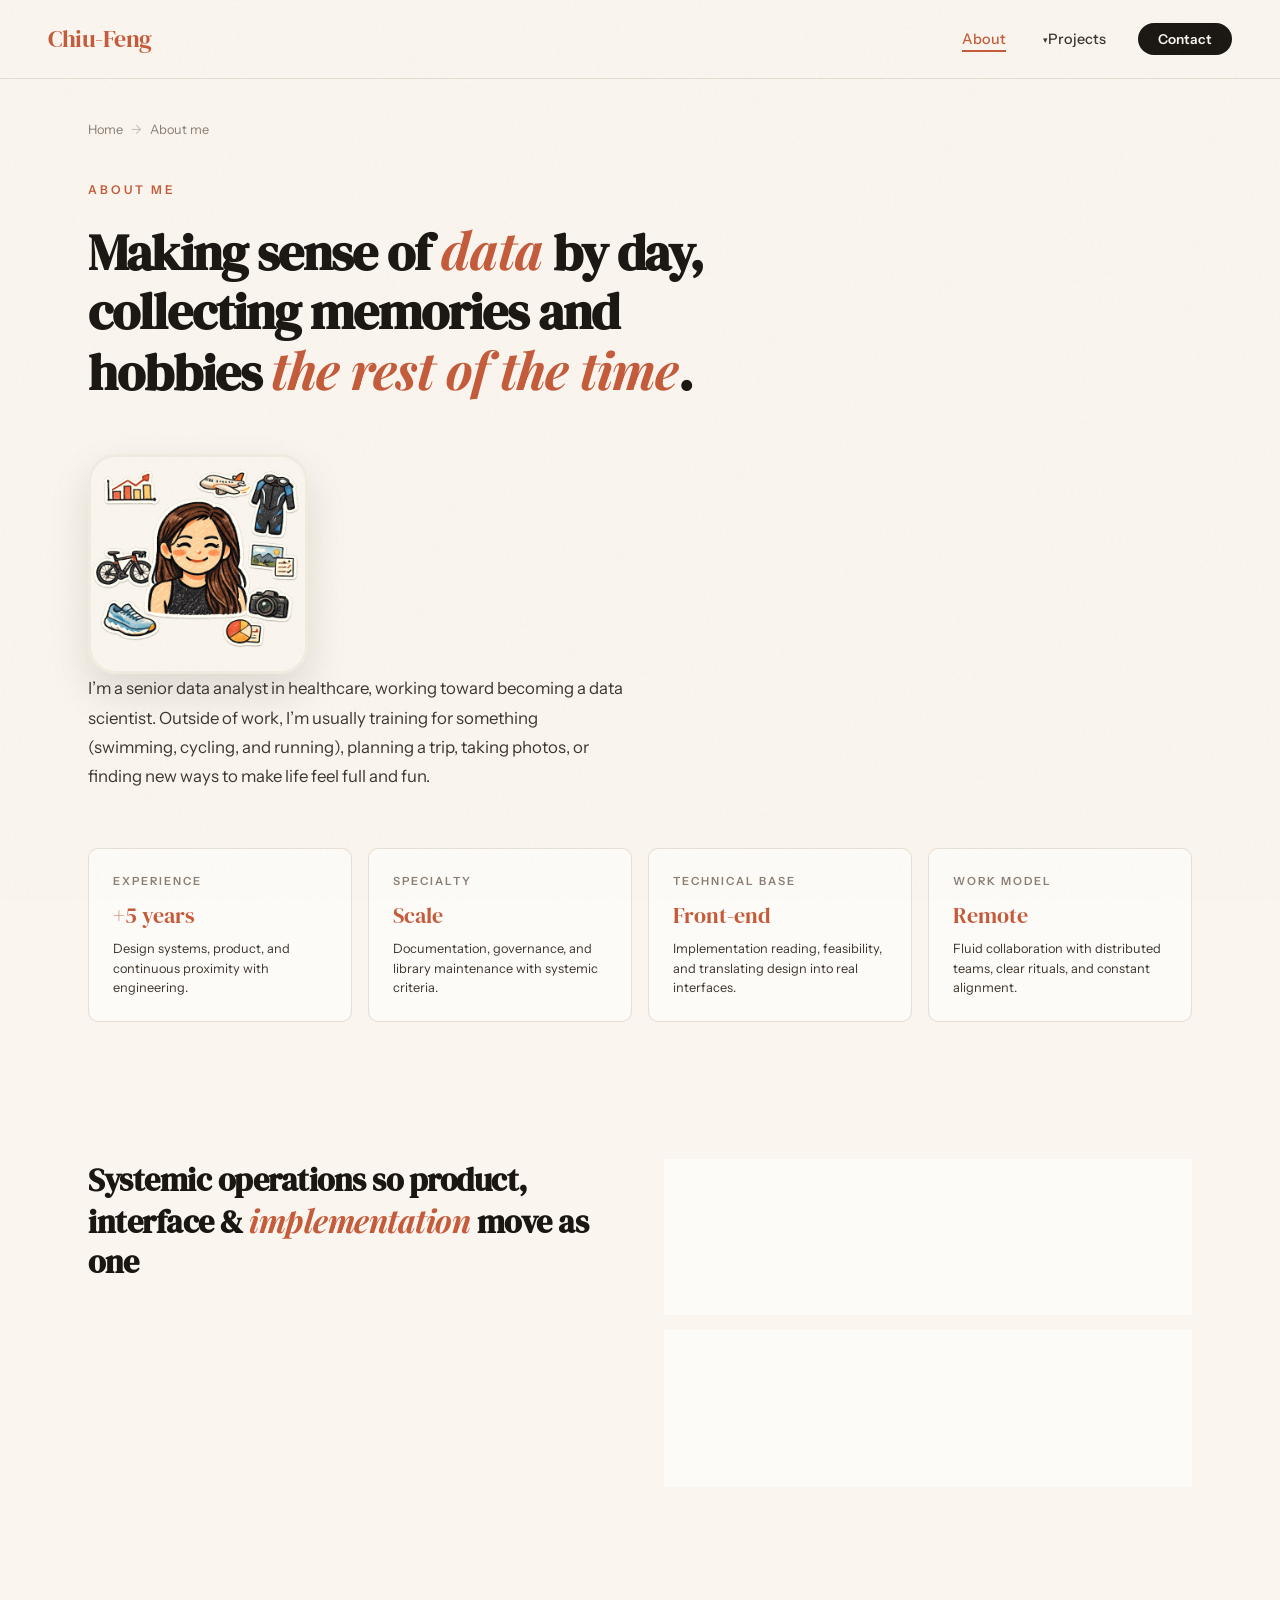
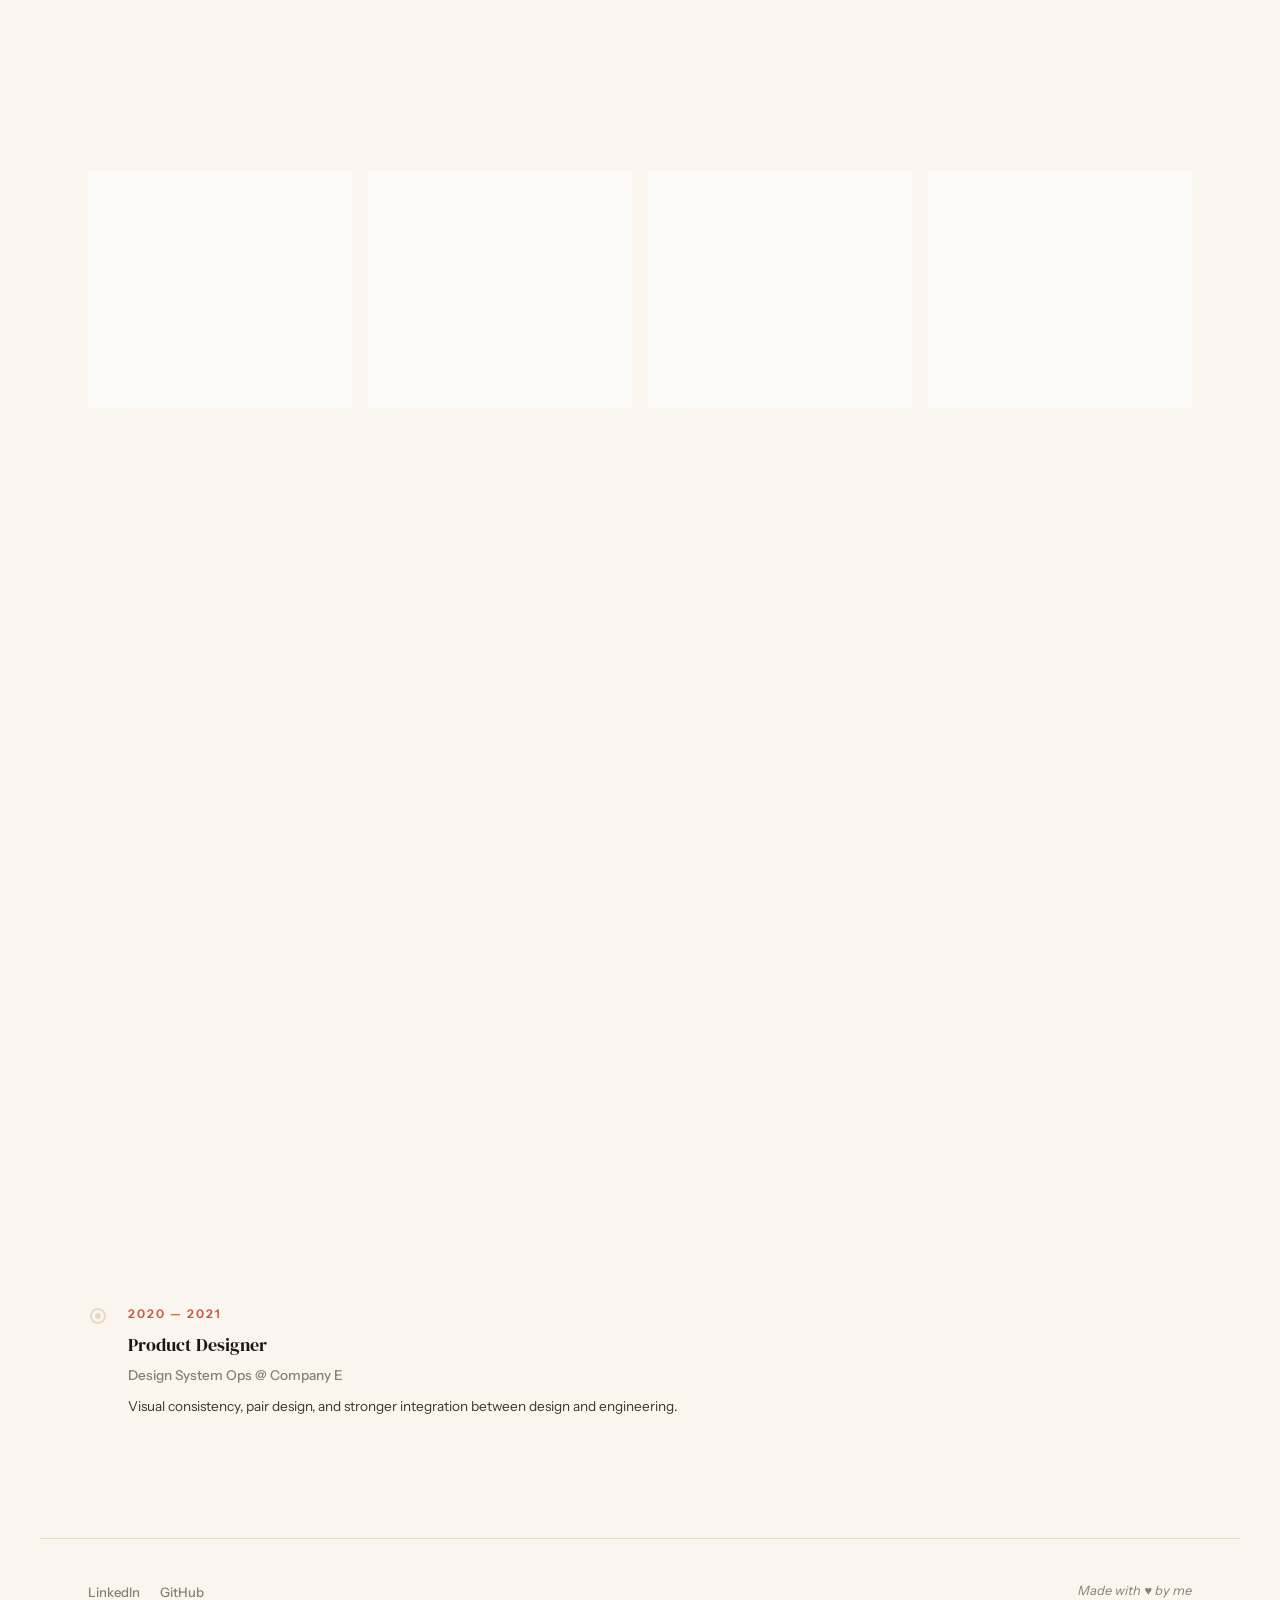
==== commit 777d7073: "Added headshot and removed the introduction card" ====
--- a/index.html
+++ b/index.html
@@ -35,15 +35,15 @@
 <section class="hero-split">
   <div>
     <div class="hero-label">About me</div>
-    <h1>Making sense of <em>data</em> by day, collecting memories and hobbies <em>the rest of the time</em>.</h1>
+    <div class="hero-heading-row">
+      <h1>Making sense of <em>data</em> by day, collecting memories and hobbies <em>the rest of the time</em>.</h1>
+      <div class="hero-inline-avatar">
+        <img src="projects/photography/images/headshot_with_hobbies02.png" alt="Headshot of Chiu-Feng">
+      </div>
+    </div>
     <p class="hero-text">
       I’m a senior data analyst in healthcare, working toward becoming a data scientist. Outside of work, I’m usually training for something (swimming, cycling, and running), planning a trip, taking photos, or finding new ways to make life feel full and fun.
     </p>
-  </div>
-  <div class="avatar-card">
-    <div class="avatar-img">&#x1F469;&#x200D;&#x1F4BB;</div>
-    <div class="avatar-name">Chiu-Feng</div>
-    <div class="avatar-sub">but you can call me Steph! I love movement, sunshine, and hobbies that escalate quickly. This is my little corner for the parts of me that do not belong in a résumé.</div>
   </div>
 </section>
 
--- a/css/style.css
+++ b/css/style.css
@@ -265,6 +265,34 @@
   animation: fadeUp 0.7s ease 0.2s both;
 }
 
+.hero-heading-row {
+  display: flex;
+  align-items: flex-start;
+  gap: 28px;
+  flex-wrap: wrap;
+}
+
+.hero-heading-row h1 {
+  flex: 1 1 420px;
+  min-width: 280px;
+}
+
+.hero-inline-avatar {
+  width: 220px;
+  min-width: 180px;
+  border-radius: 28px;
+  overflow: hidden;
+  border: 3px solid var(--warm-white);
+  box-shadow: 0 18px 40px rgba(26,22,18,0.12);
+}
+
+.hero-inline-avatar img {
+  width: 100%;
+  height: 100%;
+  display: block;
+  object-fit: cover;
+}
+
 .hero-split h1 em {
   font-family: 'Playfair Display', serif;
   font-style: italic;
@@ -309,9 +337,16 @@
   display: flex;
   align-items: center;
   justify-content: center;
-  font-size: 3rem;
+  overflow: hidden;
   border: 3px solid var(--warm-white);
   box-shadow: 0 8px 32px rgba(26,22,18,0.08);
+}
+
+.avatar-img img {
+  width: 100%;
+  height: 100%;
+  object-fit: cover;
+  display: block;
 }
 
 .avatar-name {
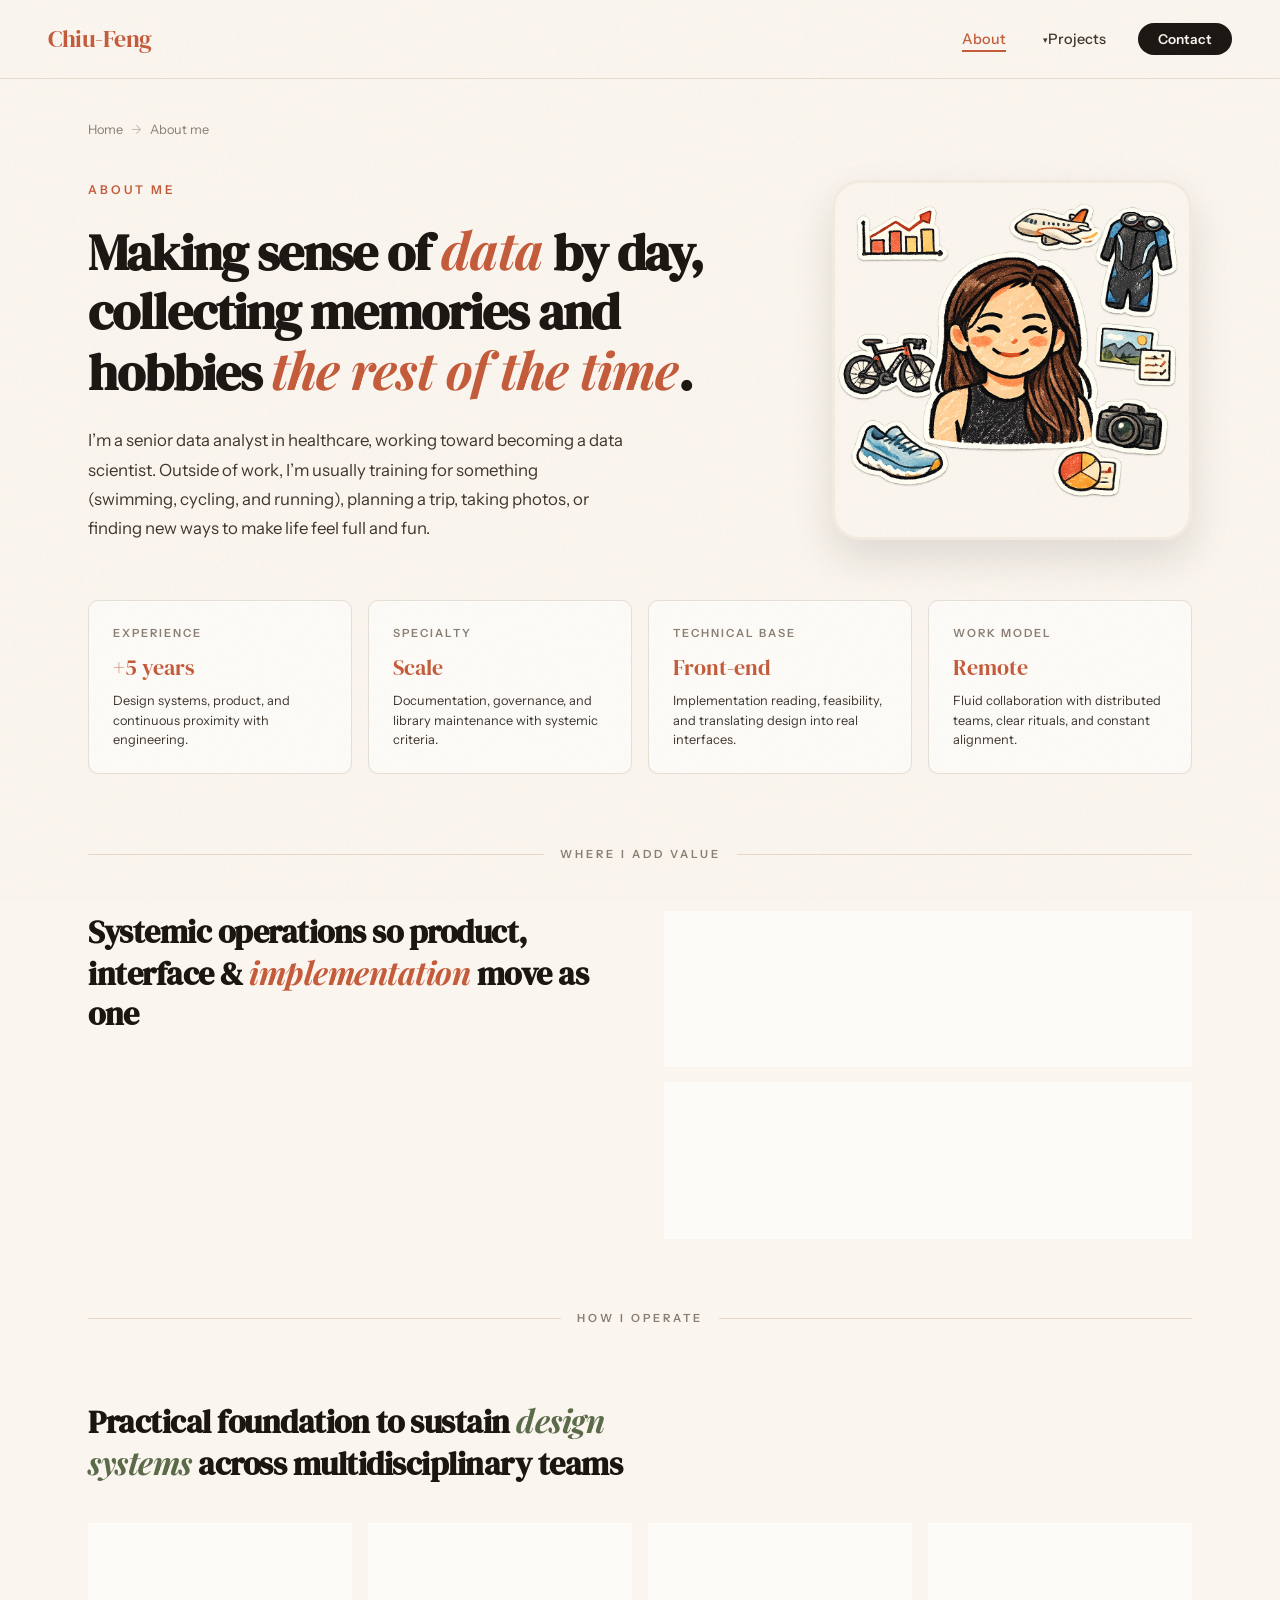
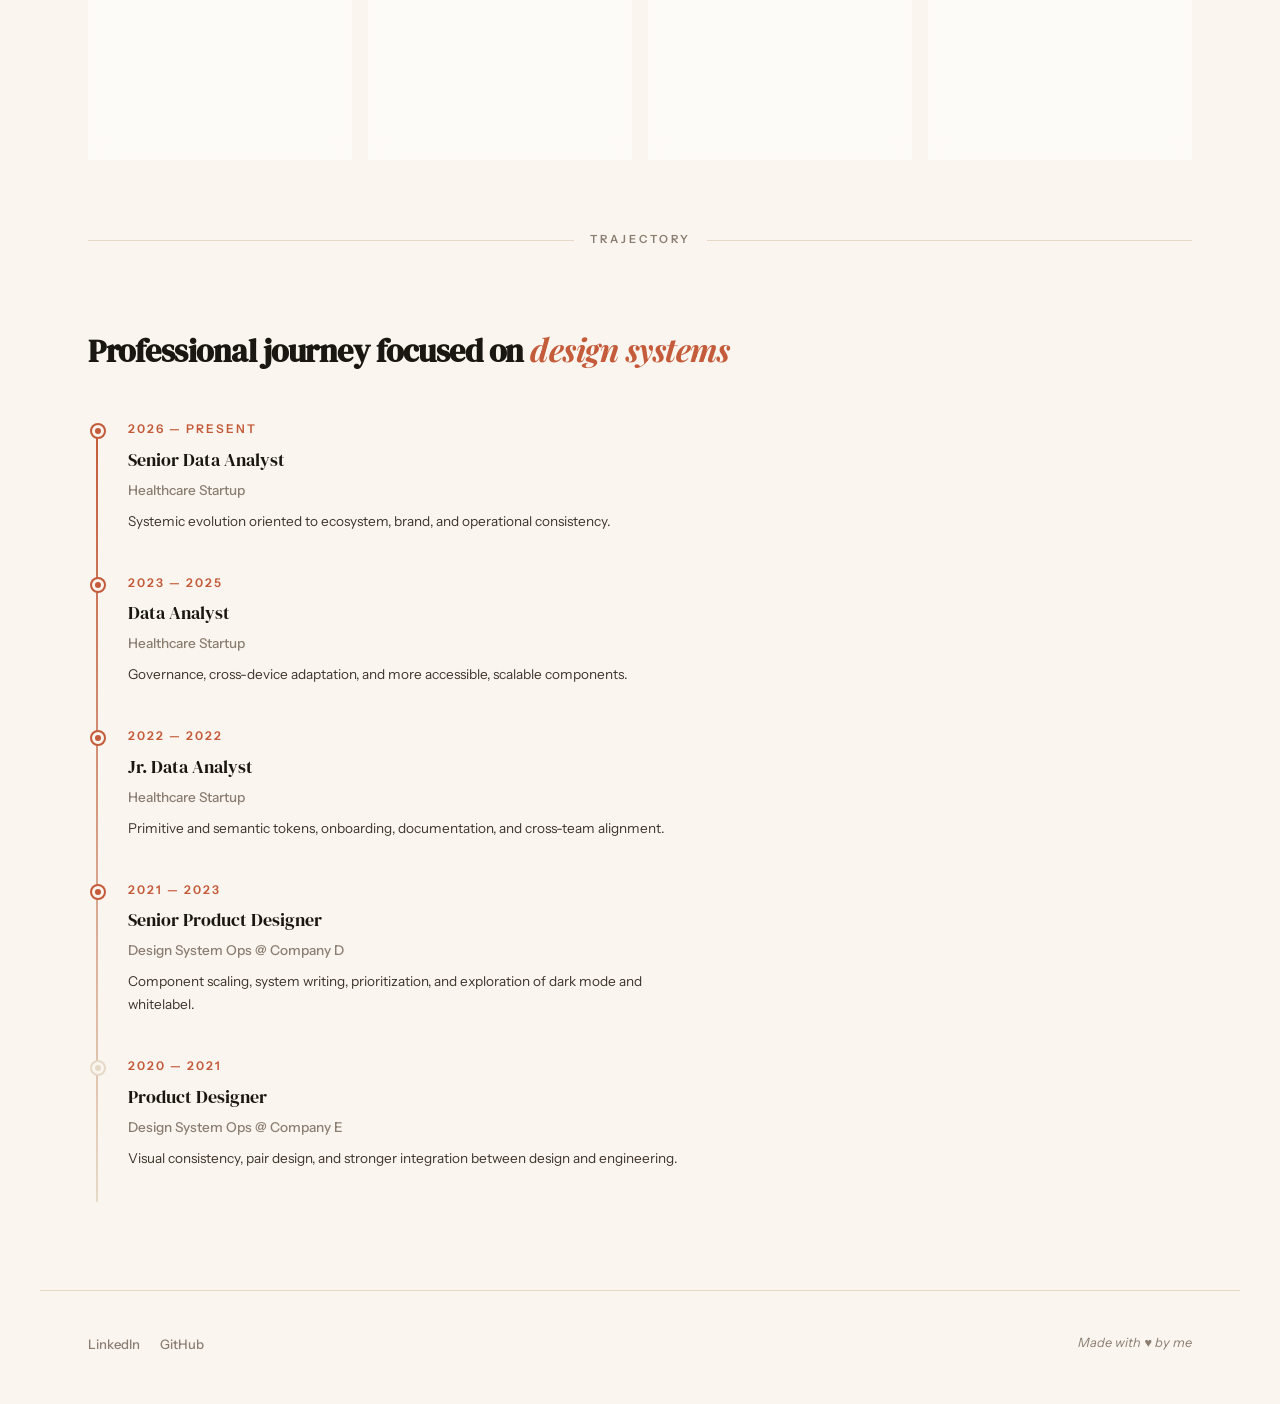
==== commit 4486c89c: "Third time is the charm - still trying to fix the headshot." ====
--- a/index.html
+++ b/index.html
@@ -33,17 +33,17 @@
 
 <!-- HERO -->
 <section class="hero-split">
-  <div>
+  <div class="hero-copy">
     <div class="hero-label">About me</div>
-    <div class="hero-heading-row">
-      <h1>Making sense of <em>data</em> by day, collecting memories and hobbies <em>the rest of the time</em>.</h1>
-      <div class="hero-inline-avatar">
-        <img src="projects/photography/images/headshot_with_hobbies02.png" alt="Headshot of Chiu-Feng">
-      </div>
-    </div>
+    <h1>Making sense of <em>data</em> by day, collecting memories and hobbies <em>the rest of the time</em>.</h1>
     <p class="hero-text">
       I’m a senior data analyst in healthcare, working toward becoming a data scientist. Outside of work, I’m usually training for something (swimming, cycling, and running), planning a trip, taking photos, or finding new ways to make life feel full and fun.
     </p>
+  </div>
+  <div class="hero-image-block">
+    <div class="hero-inline-avatar">
+      <img src="projects/photography/images/headshot_with_hobbies02.png" alt="Headshot of Chiu-Feng">
+    </div>
   </div>
 </section>
 
--- a/css/style.css
+++ b/css/style.css
@@ -265,21 +265,21 @@
   animation: fadeUp 0.7s ease 0.2s both;
 }
 
-.hero-heading-row {
-  display: flex;
+.hero-copy {
+  display: flex;
+  flex-direction: column;
+  justify-content: center;
+}
+
+.hero-image-block {
+  display: flex;
+  justify-content: flex-end;
   align-items: flex-start;
-  gap: 28px;
-  flex-wrap: wrap;
-}
-
-.hero-heading-row h1 {
-  flex: 1 1 420px;
-  min-width: 280px;
 }
 
 .hero-inline-avatar {
-  width: 220px;
-  min-width: 180px;
+  width: 100%;
+  max-width: 360px;
   border-radius: 28px;
   overflow: hidden;
   border: 3px solid var(--warm-white);
@@ -288,7 +288,7 @@
 
 .hero-inline-avatar img {
   width: 100%;
-  height: 100%;
+  height: auto;
   display: block;
   object-fit: cover;
 }
@@ -898,6 +898,9 @@
     padding-right: 24px;
   }
   .hero-split { grid-template-columns: 1fr; gap: 32px; }
+  .hero-image-block { grid-row: 1; }
+  .hero-copy { grid-row: 2; }
+  .hero-inline-avatar { max-width: 100%; }
   .stats { grid-template-columns: 1fr 1fr; }
   .how-grid { grid-template-columns: 1fr 1fr; }
   .value-section { grid-template-columns: 1fr; gap: 32px; }
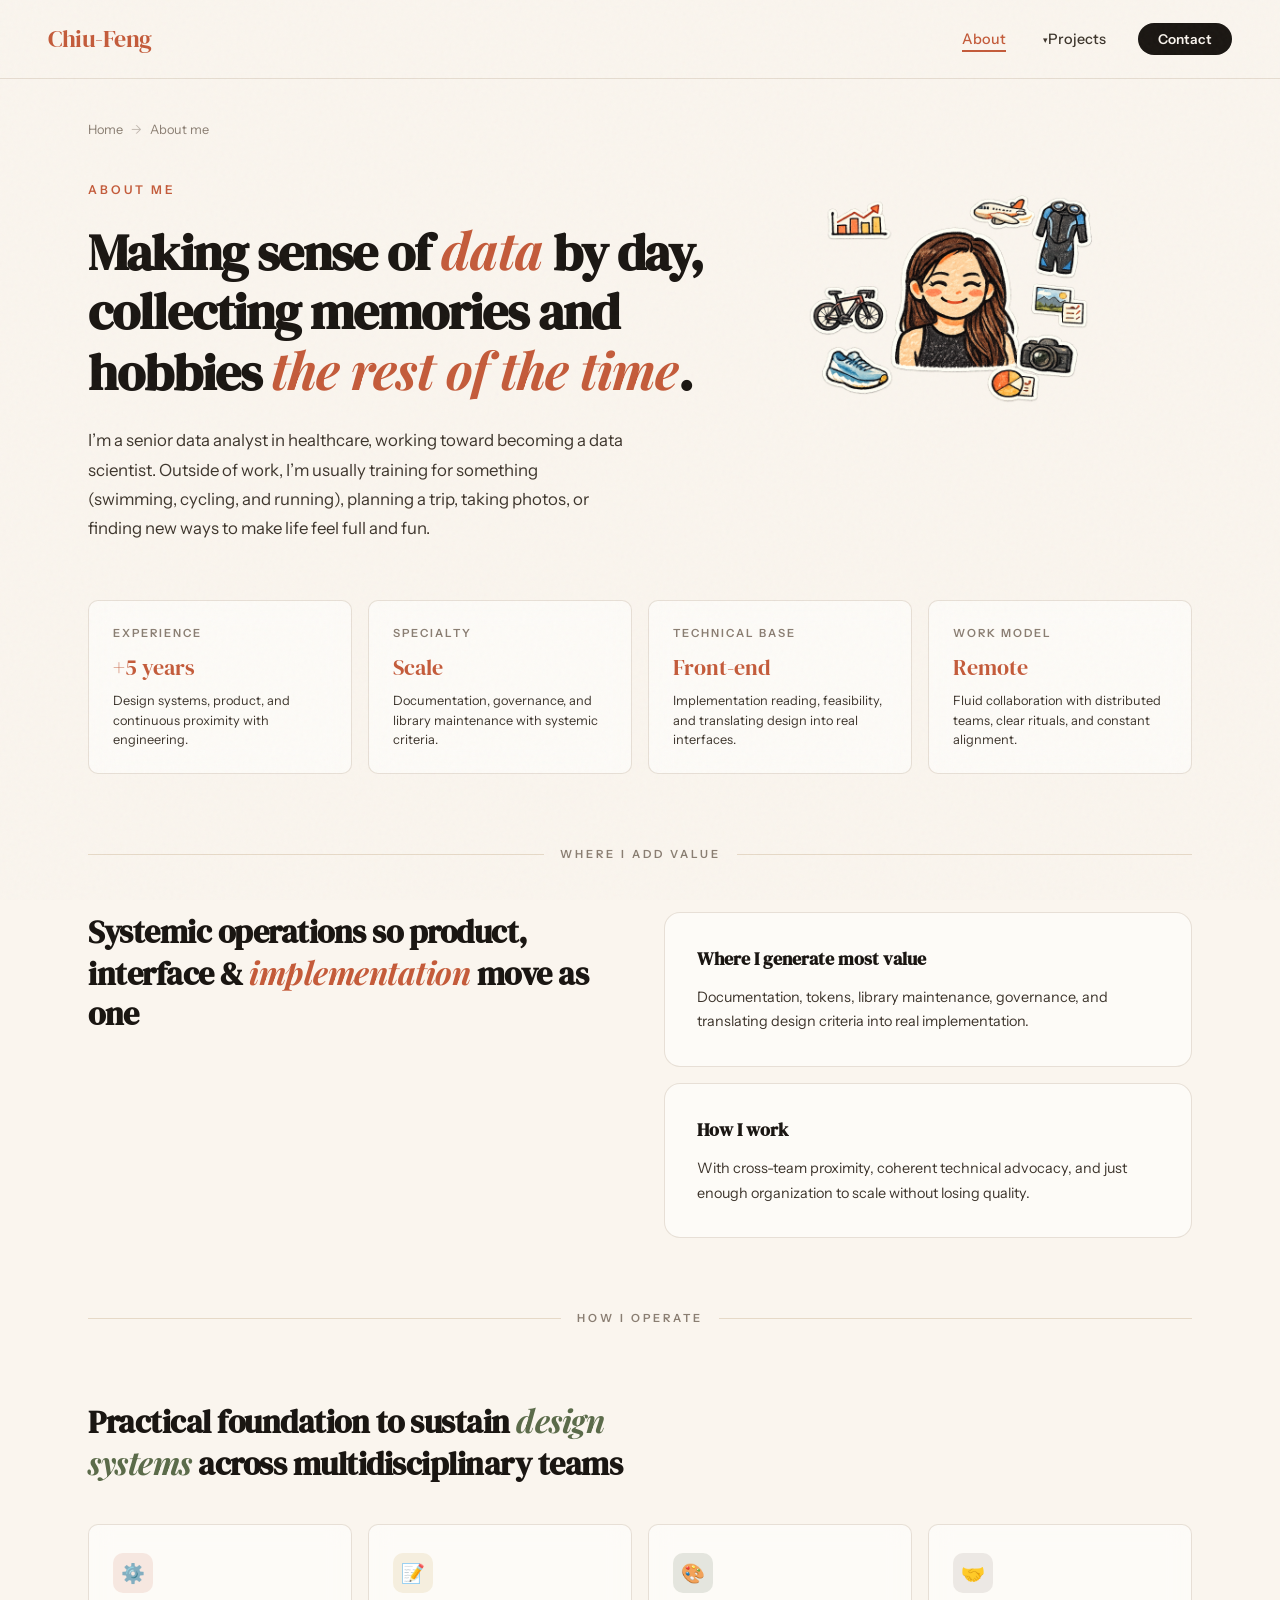
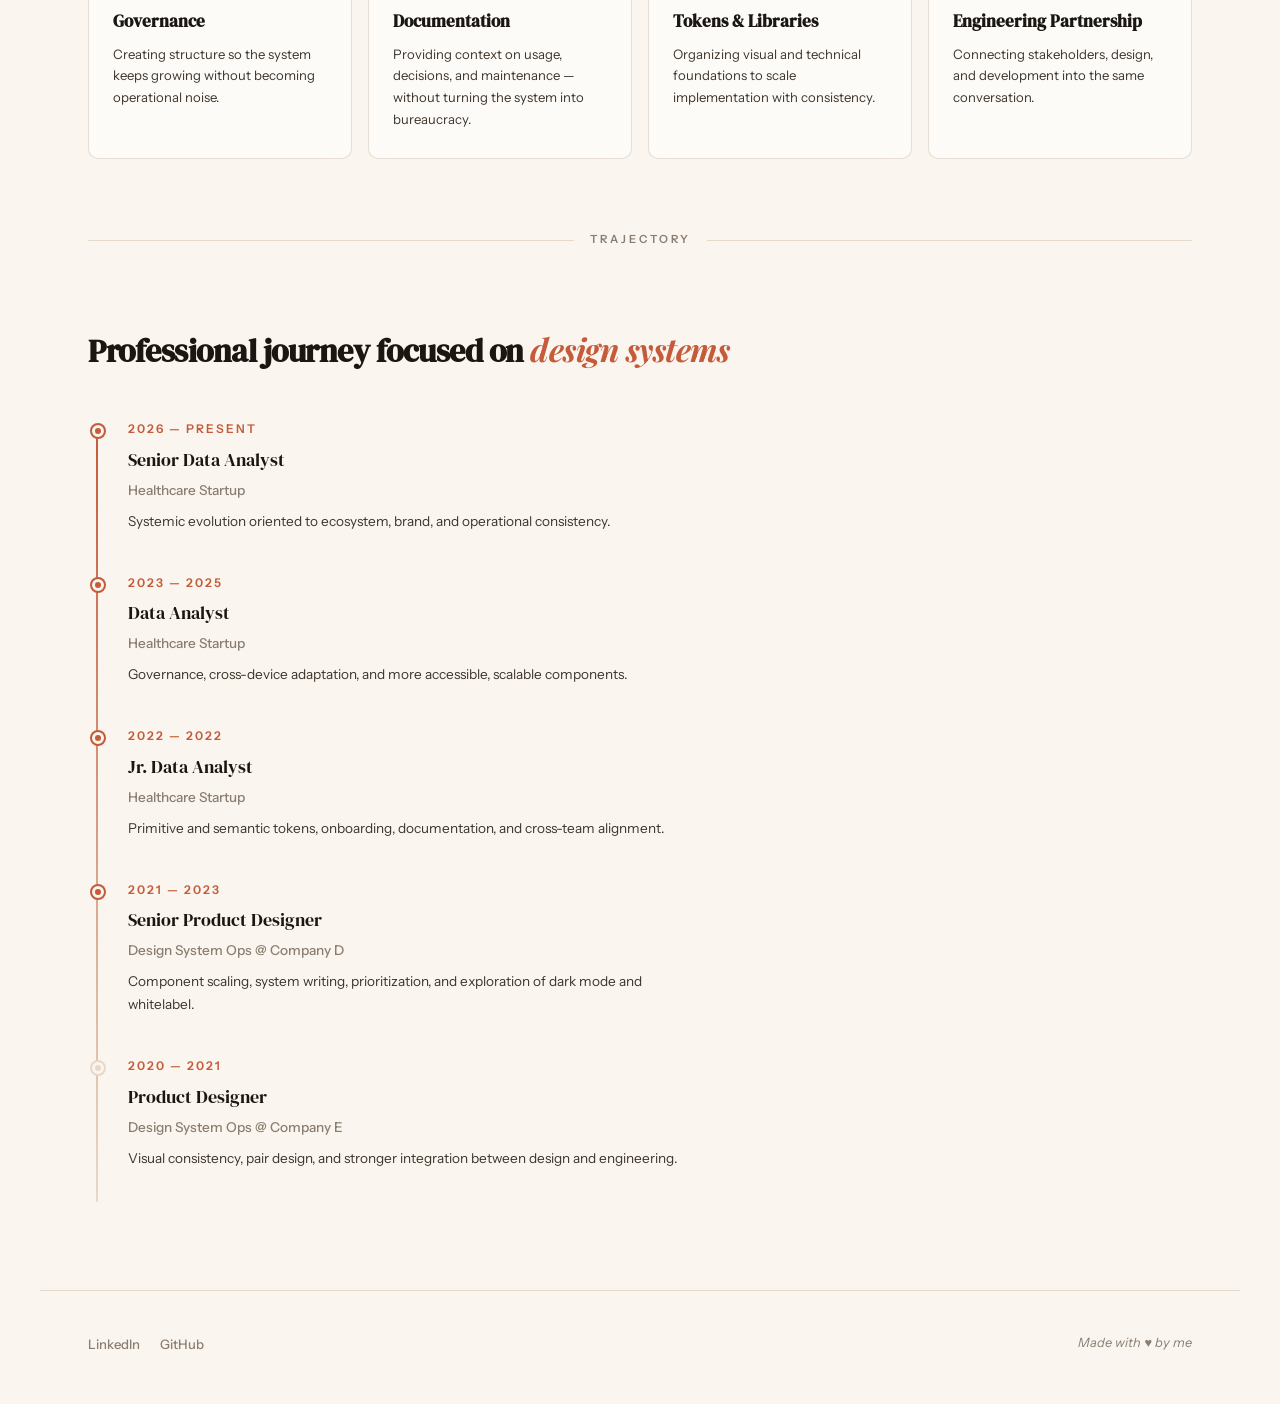
==== commit 0aeb7c8b: "Trying a different headshot" ====
--- a/index.html
+++ b/index.html
@@ -42,7 +42,7 @@
   </div>
   <div class="hero-image-block">
     <div class="hero-inline-avatar">
-      <img src="projects/photography/images/headshot_with_hobbies02.png" alt="Headshot of Chiu-Feng">
+      <img src="projects/photography/images/headshot_hobbies.png" alt="Headshot of Chiu-Feng">
     </div>
   </div>
 </section>
--- a/css/style.css
+++ b/css/style.css
@@ -273,17 +273,16 @@
 
 .hero-image-block {
   display: flex;
-  justify-content: flex-end;
+  justify-content: flex-start;
   align-items: flex-start;
 }
 
 .hero-inline-avatar {
-  width: 100%;
-  max-width: 360px;
+  width: min(100%, 360px);
   border-radius: 28px;
   overflow: hidden;
-  border: 3px solid var(--warm-white);
-  box-shadow: 0 18px 40px rgba(26,22,18,0.12);
+  border: none;
+  box-shadow: none;
 }
 
 .hero-inline-avatar img {
@@ -293,6 +292,18 @@
   object-fit: cover;
 }
 
+@media (max-width: 900px) {
+  .hero-inline-avatar {
+    width: min(100%, 270px);
+  }
+}
+
+@media (max-width: 600px) {
+  .hero-inline-avatar {
+    width: min(100%, 220px);
+    margin: 0 auto;
+  }
+}
 .hero-split h1 em {
   font-family: 'Playfair Display', serif;
   font-style: italic;
